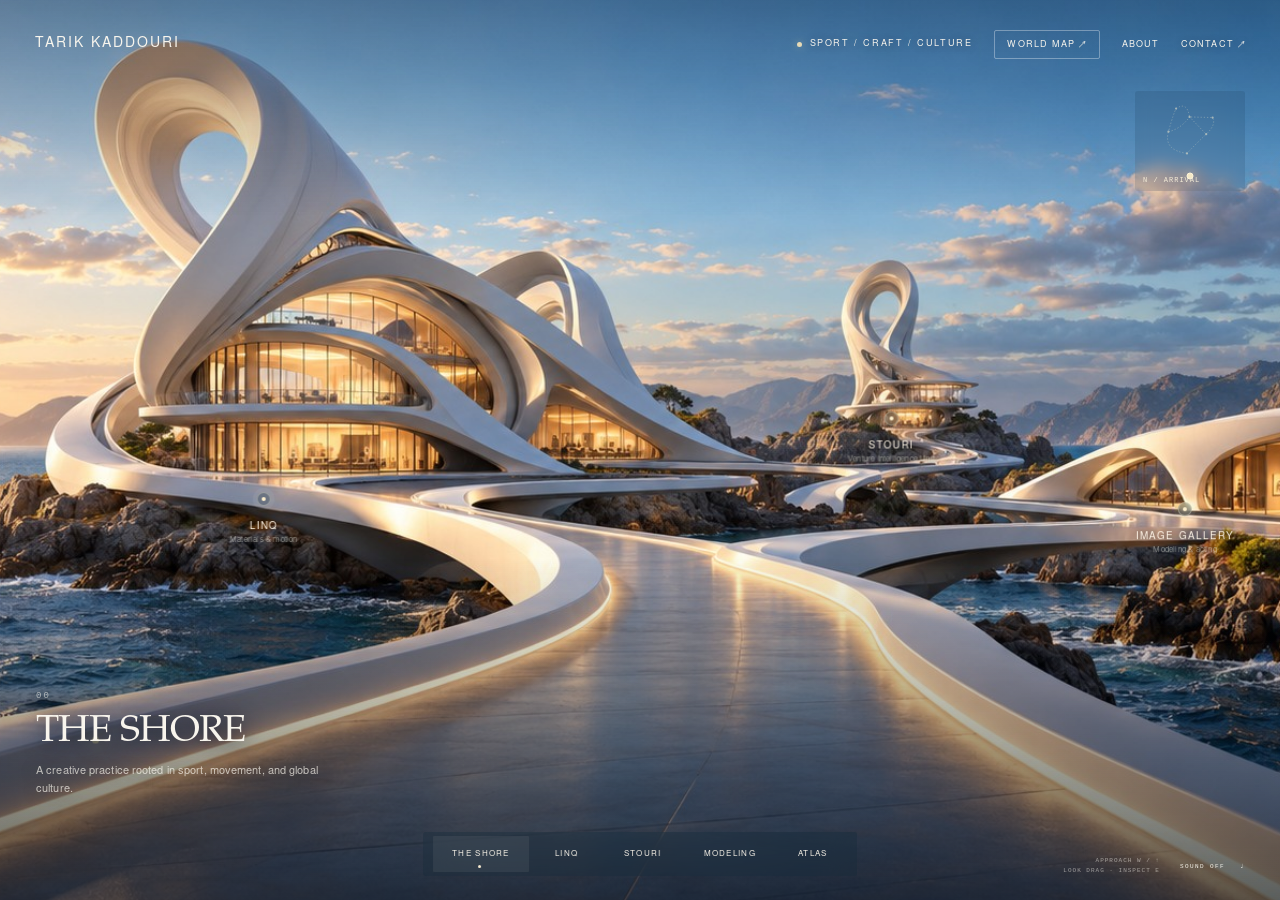
==== TK-Interactive-Prototype 6/index.html @ 06fb16f6 "Add files via upload" ====
<!doctype html>
<html lang="en">
<head>
<meta charset="utf-8"><meta name="viewport" content="width=device-width,initial-scale=1">
<title>Tarik Kaddouri — Worlds</title>
<meta name="description" content="The creative worlds of Tarik Kaddouri. LINQ, STOURI, modeling and an evolving archive.">
<style>
/* All interface styles are scoped to #tk-universe for Squarespace. */
#tk-universe{--ink:#242725;--paper:#f0efea;--line:rgba(47,51,46,.24);--glass:rgba(246,245,240,.76);font:14px/1.4 Arial,Helvetica,sans-serif;color:var(--ink);position:fixed;inset:0;overflow:hidden;background:var(--paper);z-index:10000;isolation:isolate;text-align:left;color-scheme:light}
#tk-universe *,#tk-universe *::before,#tk-universe *::after{box-sizing:border-box}
#tk-universe button,#tk-universe a{font:inherit;color:inherit;-webkit-tap-highlight-color:transparent}
#tk-universe button{border:0;background:none;padding:0;cursor:pointer;text-transform:none;letter-spacing:normal}
#tk-universe button:focus-visible,#tk-universe a:focus-visible,#tk-universe [tabindex]:focus-visible{outline:2px solid #6c776a;outline-offset:5px}
#tk-universe a{text-decoration:none}
#tk-universe img{display:block;width:100%;height:100%;object-fit:cover}
#tk-universe h1,#tk-universe h2,#tk-universe h3,#tk-universe p{margin:0;color:inherit}
#tk-universe .tk-header{position:absolute;inset:0 0 auto;z-index:20;display:flex;align-items:center;justify-content:space-between;padding:28px 34px;pointer-events:none}
#tk-universe .tk-header>*{pointer-events:auto}
#tk-universe .tk-brand{font-size:20px;font-weight:700;letter-spacing:-1px;line-height:1}
#tk-universe .tk-topnav{display:flex;align-items:center;gap:26px;font-size:10px;letter-spacing:1.6px}
#tk-universe .tk-topnav button{font-size:10px;letter-spacing:1.6px}
#tk-universe .tk-status{display:flex;align-items:center;gap:8px}
#tk-universe .tk-dot{display:inline-block;width:5px;height:5px;border-radius:50%;background:#7a836e}
#tk-universe .tk-stage{position:absolute;inset:0;touch-action:none;cursor:grab;background:radial-gradient(ellipse at 67% 65%,#d6d8cf44,transparent 48%),radial-gradient(ellipse at 16% 23%,#f6eee5aa,transparent 50%),linear-gradient(165deg,#eeede7,#f8f6ee 57%,#e6e7df);transition:background 1s}
#tk-universe .tk-stage::after{content:'';position:absolute;inset:0;pointer-events:none;opacity:.13;background-image:url("data:image/svg+xml,%3Csvg viewBox='0 0 180 180' xmlns='http://www.w3.org/2000/svg'%3E%3Cfilter id='n'%3E%3CfeTurbulence type='fractalNoise' baseFrequency='.85' numOctaves='3' stitchTiles='stitch'/%3E%3C/filter%3E%3Crect width='100%25' height='100%25' opacity='.21' filter='url(%23n)'/%3E%3C/svg%3E")}
#tk-universe.tk-process .tk-stage{background:radial-gradient(ellipse at 50% 50%,#e3ebe0,#dfe5dc 55%,#f1eee5)}
#tk-universe .tk-map{position:absolute;inset:0;pointer-events:none;z-index:2;opacity:0;transition:opacity .7s}
#tk-universe.tk-process .tk-map{opacity:1}
#tk-universe .tk-map svg{width:100%;height:100%;position:absolute}
#tk-universe .tk-map button{position:absolute;pointer-events:auto;font:9px 'Courier New',monospace;letter-spacing:1px;padding:12px;background:#f9f8f199;border:1px solid #8b958350;border-radius:3px;text-align:left}
#tk-universe .tk-map button:nth-of-type(1){left:18%;top:22%}#tk-universe .tk-map button:nth-of-type(2){left:65%;top:25%}#tk-universe .tk-map button:nth-of-type(3){left:38%;top:77%}
#tk-universe .tk-stage:active{cursor:grabbing}
#tk-universe .tk-stage canvas{width:100%;height:100%;display:block;opacity:0;transition:opacity 1.1s}
#tk-universe .tk-stage.ready canvas{opacity:1}
#tk-universe .tk-floor{position:absolute;left:13%;right:13%;bottom:15%;height:13%;background:radial-gradient(ellipse,rgba(50,54,46,.23),transparent 66%);filter:blur(20px);pointer-events:none;transform:rotate(-7deg)}
#tk-universe .tk-horizon{position:absolute;left:0;right:0;top:72%;border-top:1px solid rgba(40,50,40,.06);pointer-events:none}
#tk-universe .tk-intro{position:absolute;left:34px;top:116px;z-index:2;pointer-events:none;max-width:250px}
#tk-universe .tk-eyebrow{font:9px/1.6 'Courier New',monospace;letter-spacing:1.4px;text-transform:uppercase}
#tk-universe .tk-intro h1{font-size:27px;font-weight:400;letter-spacing:-1px;line-height:1.05;margin-top:12px}
#tk-universe .tk-intro p{max-width:180px;font-size:11px;line-height:1.6;margin-top:17px;color:#73766e}
#tk-universe .tk-portals{position:absolute;inset:0;pointer-events:none;z-index:3}
#tk-universe .tk-portal{position:absolute;pointer-events:auto;display:flex;flex-direction:column;align-items:center;gap:8px;font-size:10px!important;letter-spacing:2px!important;padding:15px!important;transition:transform .3s}
#tk-universe .tk-portal::after{content:'';position:absolute;inset:0;border:1px solid rgba(255,255,255,.8);border-radius:50%;transform:scale(.45);opacity:0;transition:.4s}
#tk-universe .tk-portal:hover::after,#tk-universe .tk-portal:focus-visible::after{transform:scale(1.3);opacity:1}
#tk-universe .tk-portal::before{content:'';width:5px;height:5px;border-radius:50%;background:var(--ink);order:2}
#tk-universe .tk-portal[data-world="linq"]{top:23%;left:42%}
#tk-universe .tk-portal[data-world="stouri"]{top:48%;left:68%}
#tk-universe .tk-portal[data-world="modeling"]{top:70%;left:47%}
#tk-universe .tk-window{position:absolute;width:420px;left:8%;top:29%;z-index:10;border:1px solid var(--line);border-radius:5px;background:var(--glass);backdrop-filter:blur(24px);-webkit-backdrop-filter:blur(24px);box-shadow:0 18px 65px -28px rgba(26,31,23,.3),inset 0 1px 0 #ffffffcf;overflow:hidden;min-width:280px;min-height:200px;transition:box-shadow .2s;animation:tk-open .45s cubic-bezier(.2,.7,.2,1)}
@keyframes tk-open{from{opacity:0;transform:translateY(18px) scale(.96)}to{opacity:1;transform:none}}
#tk-universe .tk-window[hidden]{display:none!important}
#tk-universe .tk-window[data-world="stouri"]{width:300px;left:50%;right:auto;top:15%}
#tk-universe .tk-window[data-world="stouri"] .tk-photo{height:170px}
#tk-universe .tk-window[data-world="modeling"]{width:305px;left:auto;right:4%;top:32%}
#tk-universe .tk-window[data-world="modeling"] .tk-photo{height:310px}
#tk-universe .tk-window[data-world="archive"]{width:560px;left:26%;top:16%}
#tk-universe .tk-window[data-world="about"]{width:480px;left:32%;top:17%}
#tk-universe .tk-window[data-world="stouri"]{width:370px;top:14%;left:46%}
#tk-universe .tk-window[data-world="stouri"] .tk-window-body{max-height:570px;overflow:auto}
#tk-universe .tk-window[data-world="modeling"]{width:330px;right:3%;top:29%}
#tk-universe .tk-window[data-world="archive"]{width:760px;left:20%;top:13%}
#tk-universe .tk-window[data-world="project"]{width:650px;left:24%;top:12%}
#tk-universe .tk-window[data-world="project"] .tk-window-body{max-height:calc(100dvh - 240px);overflow:auto}
#tk-universe .tk-window[data-world="notes"]{width:360px;left:20%;top:25%}
#tk-universe .tk-window.tk-expanded{inset:90px 7% 110px!important;width:auto!important;height:auto!important;max-height:none!important;transform:none!important;display:flex;flex-direction:column}
#tk-universe .tk-window.tk-expanded .tk-window-body{flex:1;overflow:auto}
#tk-universe .tk-window.tk-expanded .tk-photo{height:calc(100% - 104px);min-height:250px;max-height:none}
#tk-universe .tk-window.tk-expanded .tk-photo img{object-fit:contain}
#tk-universe .tk-titlebar{height:39px;display:flex;justify-content:space-between;align-items:center;padding:0 14px;border-bottom:1px solid var(--line);cursor:grab;touch-action:none;user-select:none}
#tk-universe .tk-titlebar:active{cursor:grabbing}
#tk-universe .tk-title{font:10px 'Courier New',monospace;letter-spacing:1.6px}
#tk-universe .tk-controls{display:flex;gap:8px}
#tk-universe .tk-controls button{display:grid;place-items:center;width:24px;height:24px;font-size:17px;line-height:1;border-radius:3px}
#tk-universe .tk-controls button:hover{background:#ffffff99}
#tk-universe .tk-photo{height:260px;position:relative;background:#e2e1dc;overflow:hidden;touch-action:pan-y}
#tk-universe .tk-photo img{transition:opacity .22s;cursor:zoom-in}
#tk-universe .tk-photo .tk-next{position:absolute;top:calc(50% - 17px);right:12px}
#tk-universe .tk-photo .tk-prev{position:absolute;top:calc(50% - 17px);left:12px}
#tk-universe .tk-round{width:34px;height:34px;border-radius:50%;border:1px solid #fff8;background:#f4f3eb99;backdrop-filter:blur(8px);font-size:21px;display:grid;place-items:center}
#tk-universe .tk-round:hover{background:#fff}
#tk-universe .tk-caption{display:flex;justify-content:space-between;align-items:flex-start;gap:15px;padding:14px 15px 9px}
#tk-universe .tk-caption h2{font-size:15px;letter-spacing:-.3px;line-height:1.2;font-weight:400}
#tk-universe .tk-caption p{font-size:10px;margin-top:5px;color:#71756b}
#tk-universe .tk-count{font:9px 'Courier New',monospace;white-space:nowrap;padding-top:3px}
#tk-universe .tk-thumbs{display:flex;gap:5px;padding:0 15px 12px;align-items:center}
#tk-universe .tk-thumb{width:34px;height:26px;opacity:.5;border:1px solid transparent}
#tk-universe .tk-thumb[aria-pressed="true"]{opacity:1;border-color:var(--ink)}
#tk-universe .tk-thumb:hover{opacity:1}
#tk-universe .tk-film-link{margin-left:auto;font:9px 'Courier New',monospace!important;letter-spacing:.7px;text-transform:uppercase;padding:6px 0}
#tk-universe .tk-film-link[hidden]{display:none}
#tk-universe .tk-window-note{font:9px 'Courier New',monospace;padding:0 15px 12px;color:#797c72}
#tk-universe .tk-dock{z-index:30;position:absolute;bottom:31px;left:50%;transform:translateX(-50%);display:flex;gap:4px;padding:7px;background:rgba(248,247,241,.7);border:1px solid rgba(255,255,255,.8);border-radius:30px;backdrop-filter:blur(24px);box-shadow:0 5px 25px #343c2910;max-width:calc(100% - 30px)}
#tk-universe .tk-dock button{position:relative;min-width:74px;padding:12px 15px 15px;font-size:9px;letter-spacing:1.1px;border-radius:22px;transition:background .2s,transform .2s;white-space:nowrap}
#tk-universe .tk-dock button:hover{background:#ffffffa6;transform:translateY(-3px)}
#tk-universe .tk-dock button[aria-pressed="true"]::after{content:'';position:absolute;bottom:6px;left:calc(50% - 2px);width:4px;height:4px;border-radius:50%;background:var(--ink)}
#tk-universe .tk-bottom{position:absolute;bottom:45px;left:34px;right:34px;display:flex;justify-content:space-between;align-items:center;pointer-events:none;z-index:29;font:9px 'Courier New',monospace;letter-spacing:1px}
#tk-universe .tk-bottom>*{pointer-events:auto}
#tk-universe .tk-sound{font:9px 'Courier New',monospace;letter-spacing:1px}
#tk-universe .tk-sound span{margin-left:10px}
#tk-universe .tk-about{display:grid;grid-template-columns:45% 55%;min-height:340px}
#tk-universe .tk-about img{object-position:center top}
#tk-universe .tk-bio{padding:25px 22px;display:flex;flex-direction:column;gap:18px}
#tk-universe .tk-bio h2{font-size:29px;font-weight:400;line-height:1.05;letter-spacing:-1px}
#tk-universe .tk-bio p{font-size:11px;line-height:1.7}
#tk-universe .tk-bio a{border-bottom:1px solid var(--line);align-self:flex-start;font:10px 'Courier New',monospace}
#tk-universe .tk-modeling{min-height:300px;display:flex;flex-direction:column;justify-content:space-between;padding:27px;background:linear-gradient(145deg,#e8e7e1,#f8f7f1)}
#tk-universe .tk-modeling h2{font-size:42px;font-weight:400;letter-spacing:-2px;line-height:1}
#tk-universe .tk-modeling p{max-width:220px;font-size:11px;line-height:1.7;color:#656a5e}
#tk-universe .tk-archive{display:grid;grid-template-columns:repeat(3,1fr);gap:1px;background:var(--line);max-height:480px;overflow:auto}
#tk-universe .tk-archive button{background:#f0efe8;text-align:left;overflow:hidden}
#tk-universe .tk-archive img{height:120px;transition:transform .4s}
#tk-universe .tk-archive button:hover img{transform:scale(1.05)}
#tk-universe .tk-archive span{display:block;padding:11px;font-size:10px;line-height:1.4}
#tk-universe .tk-lightbox{position:absolute;inset:0;z-index:100;background:rgba(238,237,230,.96);backdrop-filter:blur(30px);display:grid;grid-template-rows:70px 1fr 70px;padding:0 30px}
#tk-universe .tk-lightbox[hidden]{display:none}
#tk-universe .tk-lightbox header{display:flex;justify-content:space-between;align-items:center;font:10px 'Courier New',monospace;letter-spacing:1px}
#tk-universe .tk-lightbox img{object-fit:contain;min-height:0}
#tk-universe .tk-lightbox footer{display:flex;justify-content:center;gap:25px;align-items:center}
#tk-universe .tk-lightbox button{padding:10px;font-size:15px}
#tk-universe .tk-toast{position:absolute;bottom:104px;left:50%;transform:translateX(-50%);z-index:50;padding:9px 16px;background:#f8f7f0e6;border:1px solid var(--line);border-radius:20px;font:10px 'Courier New',monospace;transition:opacity .3s;pointer-events:none;white-space:nowrap}
#tk-universe .tk-toast:empty{opacity:0}
#tk-universe .tk-fallback{position:absolute;inset:20% 20% 15%;border:40px solid #cbcec5;border-radius:45% 55% 35% 60%;transform:rotate(-25deg);box-shadow:inset 10px 10px 25px #fff,12px 20px 40px #5a665334;display:none;pointer-events:none}
#tk-universe .tk-stage.no-gl .tk-fallback{display:block}
#tk-universe [hidden]{display:none!important}
#tk-universe .tk-unit-tabs,#tk-universe .tk-talent-tabs{display:flex;gap:22px;border-bottom:1px solid var(--line);padding:14px 20px 0;background:#f5f4ed55}
#tk-universe .tk-unit-tabs button,#tk-universe .tk-talent-tabs button{font:9px 'Courier New',monospace;letter-spacing:1px;padding-bottom:12px;border-bottom:1px solid transparent}
#tk-universe .tk-unit-tabs button[aria-selected="true"],#tk-universe .tk-talent-tabs button[aria-selected="true"]{border-color:var(--ink)}
#tk-universe .tk-unit-pane{padding:24px 23px}
#tk-universe .tk-unit-pane h2{font-size:35px;font-weight:500;line-height:.97;letter-spacing:-1.5px;margin:13px 0 20px}
#tk-universe .tk-unit-pane p{font-size:12px;line-height:1.7;margin-bottom:17px}
#tk-universe .tk-unit-pane .tk-unit-scope{font:9px/1.8 'Courier New',monospace;color:#7b6454;letter-spacing:1px;border-top:1px solid var(--line);padding-top:15px;margin-top:22px}
#tk-universe .tk-unit-outputs{padding:0;margin:16px 0 0;list-style:none;font-size:12px;line-height:1.8}
#tk-universe .tk-unit-outputs li{border-top:1px solid #3332;padding:6px 0;display:flex;gap:13px}
#tk-universe .tk-unit-outputs li span{font:9px 'Courier New',monospace;padding-top:5px;color:#888}
#tk-universe .tk-method-step{display:block;width:100%;text-align:left;padding:15px 0;border-top:1px solid var(--line);font-size:19px;letter-spacing:-.5px}
#tk-universe .tk-method-step[aria-pressed="true"]{color:#9a4f3b}
#tk-universe .tk-method-detail{padding:18px;background:#fff6;border:1px solid var(--line);margin:6px 0 20px}
#tk-universe .tk-method-detail p{font-size:12px;margin:10px 0 0}
#tk-universe .tk-unit-work{display:flex;flex-direction:column}
#tk-universe .tk-unit-work button{text-align:left;padding:16px 0;border-top:1px solid var(--line);font-size:14px;display:flex;justify-content:space-between;align-items:center}
#tk-universe .tk-unit-work button small{display:block;font:9px 'Courier New',monospace;color:#85867c;margin-top:5px}
#tk-universe .tk-talent-links{display:flex;flex-wrap:wrap;gap:14px;padding:14px 15px;border-top:1px solid var(--line);font:9px 'Courier New',monospace}
#tk-universe .tk-talent-reel{padding:18px}
#tk-universe .tk-talent-reel iframe{border:0;width:100%;aspect-ratio:16/9;background:#242725}
#tk-universe .tk-talent-reel p{font-size:11px;line-height:1.6;margin:15px 0}
#tk-universe .tk-talent-reel a{font:9px 'Courier New',monospace;border-bottom:1px solid var(--line)}
#tk-universe .tk-credits{max-height:390px;overflow:auto;padding:5px 18px 18px}
#tk-universe .tk-credit{padding:13px 0;border-bottom:1px solid var(--line);display:block;width:100%;text-align:left;font-size:12px}
#tk-universe .tk-credit small{display:block;font:9px 'Courier New',monospace;color:#72776c;margin-top:4px}
#tk-universe .tk-index-head{padding:22px 24px 18px;border-bottom:1px solid var(--line)}
#tk-universe .tk-index-head h2{font-size:32px;font-weight:400;letter-spacing:-1px;margin:5px 0 18px}
#tk-universe .tk-index-toolbar{display:flex;gap:15px;align-items:center}
#tk-universe .tk-index-search{width:100%;min-width:0;border:0;border-bottom:1px solid var(--line);padding:10px 0;background:none;border-radius:0;font:11px Arial;color:var(--ink)}
#tk-universe .tk-index-toolbar button{font:9px 'Courier New',monospace;white-space:nowrap}
#tk-universe .tk-filters{display:flex;gap:6px;flex-wrap:wrap;margin-top:17px}
#tk-universe .tk-filters button{font:9px 'Courier New',monospace;padding:7px 10px;border:1px solid transparent;border-radius:15px}
#tk-universe .tk-filters button[aria-pressed="true"]{border-color:var(--line);background:#fff8}
#tk-universe .tk-project-results{max-height:410px;overflow:auto;padding:0 24px 18px}
#tk-universe .tk-project-row{display:grid;grid-template-columns:28px 1fr 90px 38px;align-items:center;gap:10px;width:100%;padding:15px 0;text-align:left;border-bottom:1px solid var(--line)}
#tk-universe .tk-project-row>span{font-size:13px;letter-spacing:-.2px}
#tk-universe .tk-project-row>small{font:9px 'Courier New',monospace;color:#777d70}
#tk-universe .tk-project-row>span small{display:block;font:9px 'Courier New',monospace;color:#777d70;margin-top:4px;letter-spacing:0}
#tk-universe .tk-project-row:hover{color:#9a4f3b}
#tk-universe .tk-index-count{font:9px 'Courier New',monospace;padding:10px 24px;border-top:1px solid var(--line);color:#71766b}
#tk-universe .tk-project-results.tk-grid{display:grid;grid-template-columns:repeat(3,1fr);gap:14px;padding-top:18px}
#tk-universe .tk-grid .tk-project-row{display:block;padding:0 0 12px;border:1px solid var(--line);overflow:hidden;border-radius:3px}
#tk-universe .tk-grid .tk-project-row>small{display:none}
#tk-universe .tk-grid .tk-project-row>span{display:block;padding:10px}
#tk-universe .tk-project-cover{display:none}
#tk-universe .tk-grid .tk-project-cover{display:flex;width:100%;height:115px;align-items:center;justify-content:center;background:linear-gradient(130deg,#dfe2d7,#ebe8dc);font-size:30px;letter-spacing:-2px}
#tk-universe .tk-grid .tk-project-cover img{object-fit:cover}
#tk-universe .tk-case-hero{height:250px;background:#e1e3d9;overflow:hidden}
#tk-universe .tk-case-hero img{object-position:center}
#tk-universe .tk-case{padding:27px}
#tk-universe .tk-case h2{font-size:35px;font-weight:400;line-height:1.05;letter-spacing:-1px;margin:10px 0 15px}
#tk-universe .tk-case h3{font-size:22px;font-weight:400;letter-spacing:-.5px;margin:25px 0 13px}
#tk-universe .tk-case p{font-size:12px;line-height:1.8;margin-top:10px;max-width:510px}
#tk-universe .tk-case-role{font:9px/1.8 'Courier New',monospace;letter-spacing:.6px;border-top:1px solid var(--line);padding-top:14px}
#tk-universe .tk-case a{display:inline-block;font:9px 'Courier New',monospace;border-bottom:1px solid var(--line);margin-top:20px;padding-bottom:5px}
#tk-universe .tk-related{display:flex;flex-wrap:wrap;gap:7px;margin-top:25px;padding-top:16px;border-top:1px solid var(--line)}
#tk-universe .tk-related button{font:9px 'Courier New',monospace;border:1px solid var(--line);border-radius:20px;padding:8px 12px}
#tk-universe .tk-notes{padding:25px}
#tk-universe .tk-notes h2{font-size:32px;font-weight:400;line-height:1;margin:15px 0;letter-spacing:-1px}
#tk-universe .tk-notes p{font-size:12px;line-height:1.8;margin-bottom:20px}
#tk-universe .tk-notes button{font:10px 'Courier New',monospace;border-bottom:1px solid var(--line);padding:8px 0}
#tk-universe .tk-mark{position:absolute;left:34px;right:auto;bottom:100px;z-index:35;font:9px 'Courier New',monospace;letter-spacing:2px;padding:10px;border:1px solid #8c927a30;border-radius:50%;width:50px;height:50px}
#tk-universe .tk-mark[aria-pressed="true"]{background:#fafff099;border-color:#76806780}
/* Window art direction: portable exhibits, using a single catalogue system. */
#tk-universe .tk-window{border-radius:1px;background:#f5f3ebf2;backdrop-filter:blur(12px);box-shadow:1px 2px 0 #ffffffa0,0 14px 35px -22px #1e2b2266; border-color:#6b72664d}
#tk-universe .tk-titlebar{height:55px;padding:0 12px;display:grid;grid-template-columns:29px 1fr auto;gap:10px;border-bottom:1px solid #5a62543b;background:#f7f5ed}
#tk-universe .tk-window-id{font:10px 'Courier New',monospace;align-self:stretch;display:flex;align-items:center;border-right:1px solid var(--line);color:#737a6c}
#tk-universe .tk-title{font:700 11px/1.3 Arial,Helvetica,sans-serif;letter-spacing:.7px}
#tk-universe .tk-title small{display:block;font:8px/1.8 'Courier New',monospace;letter-spacing:1.2px;color:#838779}
#tk-universe .tk-controls{gap:2px}
#tk-universe .tk-controls button{font:15px Arial;width:24px;height:28px;border-radius:0;color:#525b4e}
#tk-universe .tk-controls button:hover{background:#e7e8de}
#tk-universe .tk-window[data-world="linq"]{border-top:3px solid #737f6c}
#tk-universe .tk-window[data-world="linq"] .tk-photo{margin:12px 12px 0; background:#e7e9e0}
#tk-universe .tk-window[data-world="linq"] .tk-photo::after{content:'';position:absolute;left:0;right:0;bottom:0;height:6px;pointer-events:none;background:repeating-linear-gradient(90deg,#f8f6eccc 0 1px,transparent 1px 10px)}
#tk-universe .tk-window[data-world="linq"] .tk-caption{padding:16px 18px 10px}
#tk-universe .tk-window[data-world="linq"] .tk-caption h2{font-size:20px;letter-spacing:-.7px}
#tk-universe .tk-window[data-world="linq"] .tk-thumbs{padding:0 18px 16px}
#tk-universe .tk-window[data-world="stouri"]{border-top:3px solid #a8422d; background:#f6f2e7f5}
#tk-universe .tk-window[data-world="stouri"] .tk-titlebar{background:#f6f2e7}
#tk-universe .tk-window[data-world="stouri"] .tk-window-id{color:#a8422d}
#tk-universe .tk-unit-pane h2{color:#2b2d27;font-size:39px;letter-spacing:-1.9px;line-height:.91}
#tk-universe .tk-unit-pane h2::after{content:'';width:27px;height:3px;background:#a8422d;display:block;margin-top:20px}
#tk-universe .tk-window[data-world="modeling"]{background:#eeece5;border:1px solid #373d35;border-top-width:3px}
#tk-universe .tk-window[data-world="modeling"] .tk-titlebar{background:#29302b;border-color:#29302b;color:#faf7ee}
#tk-universe .tk-window[data-world="modeling"] .tk-title small,#tk-universe .tk-window[data-world="modeling"] .tk-window-id,#tk-universe .tk-window[data-world="modeling"] .tk-controls button{color:#bec4b7}
#tk-universe .tk-window[data-world="modeling"] .tk-photo{margin:12px 12px 0;background:#242a24}
#tk-universe .tk-window[data-world="modeling"] .tk-caption h2{font-size:19px;letter-spacing:-.6px}
#tk-universe .tk-window[data-world="modeling"] .tk-caption{padding:15px 15px 12px}
#tk-universe .tk-talent-tabs{padding-left:15px;background:#dcded4}
#tk-universe .tk-talent-links{background:#e1e4d8;padding:13px 15px;font-size:8px;letter-spacing:.6px}
#tk-universe .tk-thumbs{overflow-x:auto;scrollbar-width:thin}
#tk-universe .tk-thumb{flex:0 0 34px;filter:saturate(.7)}
#tk-universe .tk-thumb[aria-pressed="true"]{filter:none}
#tk-universe .tk-window[data-world="archive"]{background:#f5f3ebfa;border-top:3px solid #373d35}
#tk-universe .tk-window[data-world="archive"] .tk-titlebar{background:#e6e6db}
#tk-universe .tk-project-row{border-bottom:1px solid #6e756525}
#tk-universe .tk-project-row:hover{background:#e7e9df88}
#tk-universe .tk-unit-work button:hover{color:#a8422d}
#tk-universe .tk-text-link{font:9px 'Courier New',monospace;border-bottom:1px solid var(--line);padding-bottom:5px}
#tk-universe .tk-unit-pane .tk-eyebrow{color:#8b4a37}
#tk-universe .tk-case-role{color:#77806f}
#tk-universe .tk-project-row>div.tk-project-cover{padding:0}
#tk-universe .tk-empty{padding:24px 0;font-size:12px}
@media(max-width:1000px){#tk-universe .tk-window[data-world="archive"],#tk-universe .tk-window[data-world="project"]{left:10%;width:80%}#tk-universe .tk-unit-pane{padding:20px}#tk-universe .tk-window[data-world="stouri"]{left:auto;right:4%;width:350px}}
@media(max-width:650px){#tk-universe .tk-intro h1{font-size:21px;letter-spacing:-1px}#tk-universe .tk-window[data-world="archive"],#tk-universe .tk-window[data-world="project"],#tk-universe .tk-window[data-world="stouri"],#tk-universe .tk-window[data-world="notes"]{width:calc(100% - 28px);left:14px;right:auto;top:20%}#tk-universe .tk-window[data-world="modeling"] .tk-photo{height:260px}#tk-universe .tk-window[data-world="modeling"]{width:calc(100% - 28px);left:14px;top:20%}#tk-universe .tk-window .tk-window-body{max-height:calc(100dvh - 260px)!important}#tk-universe .tk-project-row{grid-template-columns:24px 1fr 45px}#tk-universe .tk-project-row>small:nth-last-child(2){display:none}#tk-universe .tk-project-results.tk-grid{grid-template-columns:repeat(2,1fr)}#tk-universe .tk-index-head{padding:18px}#tk-universe .tk-project-results{padding:0 18px 15px}#tk-universe .tk-case{padding:20px}#tk-universe .tk-case h2{font-size:29px}#tk-universe .tk-case-hero{height:190px}#tk-universe .tk-mark{left:22px;right:auto;bottom:128px;width:40px;height:40px;font-size:8px}#tk-universe .tk-dock button{padding-left:7px;padding-right:7px;font-size:7px}#tk-universe .tk-portal[data-world="modeling"]{font-size:8px!important;letter-spacing:1px!important;left:10%}}
@media(max-width:1000px){#tk-universe .tk-bottom .tk-instructions{max-width:105px;line-height:1.8}#tk-universe .tk-window{width:350px;left:5%;top:30%}#tk-universe .tk-window[data-world="stouri"]{width:340px;right:4%;top:17%}#tk-universe .tk-photo{height:220px}#tk-universe .tk-intro h1{font-size:46px}#tk-universe .tk-dock button{min-width:60px;padding:12px 11px 15px}}
@media(max-width:650px){#tk-universe .tk-header{padding:22px}#tk-universe .tk-brand{font-size:17px}#tk-universe .tk-status{display:none}#tk-universe .tk-topnav{gap:15px}#tk-universe .tk-topnav button{font-size:8px}#tk-universe .tk-intro{left:23px;top:90px}#tk-universe .tk-intro h1{font-size:44px;letter-spacing:-3px}#tk-universe .tk-intro p{display:none}#tk-universe .tk-window,#tk-universe .tk-window[data-world]{width:calc(100% - 36px);left:18px;right:auto;top:28%;max-height:calc(100% - 190px)}#tk-universe .tk-window[data-world="archive"]{top:18%}#tk-universe .tk-window[data-world="about"]{top:20%}#tk-universe .tk-window-body{overflow:auto;max-height:calc(100dvh - 245px)}#tk-universe .tk-photo{height:220px}#tk-universe .tk-dock{bottom:24px;gap:0;padding:5px;width:calc(100% - 26px);justify-content:space-between}#tk-universe .tk-dock button{min-width:0;padding:12px 9px 15px;font-size:8px;letter-spacing:.4px}#tk-universe .tk-bottom{left:22px;right:22px;bottom:96px;font-size:8px}#tk-universe .tk-bottom .tk-instructions{max-width:none}#tk-universe .tk-portal[data-world="linq"]{left:60%;top:18%}#tk-universe .tk-portal[data-world="stouri"]{left:68%;top:36%}#tk-universe .tk-portal[data-world="modeling"]{left:20%;top:69%}#tk-universe .tk-window.tk-expanded{inset:70px 12px 125px!important}#tk-universe .tk-archive{grid-template-columns:repeat(2,1fr)}#tk-universe .tk-about{grid-template-columns:40% 60%}#tk-universe .tk-bio{padding:20px 15px}#tk-universe .tk-bio h2{font-size:25px}#tk-universe .tk-bio p{font-size:10px}#tk-universe .tk-toast{bottom:130px;font-size:9px;max-width:95%;white-space:normal;text-align:center}}
@media(prefers-reduced-motion:reduce){#tk-universe *,#tk-universe *::before,#tk-universe *::after{animation:none!important;transition:none!important}}

/* Full-world exploration layer. The photographic environments carry the frame. */
#tk-universe{--ink:#f8f5ed;--line:#f8f5ed40;background:#10212b}
#tk-universe .tk-viewport{position:absolute;inset:0;overflow:hidden;background:#10212b;touch-action:none;cursor:grab;outline:none}
#tk-universe .tk-viewport:active{cursor:grabbing}
#tk-universe .tk-environment{position:absolute;inset:-11%;will-change:transform;transform-origin:50% 62%}
#tk-universe .tk-world-image{position:absolute;inset:0;width:100%;height:100%;object-fit:cover;user-select:none;pointer-events:none}
#tk-universe .tk-scene-points{position:absolute;inset:0}
#tk-universe .tk-world-vignette{position:absolute;inset:0;pointer-events:none;background:linear-gradient(#05111c55 0%,transparent 24%,transparent 62%,#030b16a6 100%);z-index:1}
#tk-universe .tk-header{padding:30px 35px;text-shadow:0 1px 10px #00152050}
#tk-universe .tk-topnav{font-size:9px}
#tk-universe .tk-header .tk-brand{font-size:19px;letter-spacing:-.6px}
#tk-universe .tk-header .tk-dot{background:#e7dab6;box-shadow:0 0 9px #efdda17a}
#tk-universe .tk-header .tk-topnav button{font-size:9px}
#tk-universe .tk-header .tk-topnav .tk-map-toggle{border:1px solid #fff5;padding:8px 12px;border-radius:2px}
#tk-universe .tk-window{--ink:#242725;--line:rgba(47,51,46,.24);color:#242725;z-index:40}
#tk-universe .tk-lightbox{color:#242725}
#tk-universe .tk-window[data-world="linq"]{left:8%;top:19%}
#tk-universe .tk-window[data-world="stouri"]{left:49%;top:15%}
#tk-universe .tk-window[data-world="modeling"]{right:6%;top:17%}
#tk-universe .tk-dock{bottom:24px;padding:5px 8px;border:1px solid #c1d2d040;background:#12293094;box-shadow:0 10px 50px #02101840;backdrop-filter:blur(15px);border-radius:3px}
#tk-universe .tk-dock button{color:#f8f3e8;border-radius:1px;min-width:72px;font-size:8px;letter-spacing:1.3px;padding:13px 16px}
#tk-universe .tk-dock button:hover{background:#f8f3e818;transform:none}
#tk-universe .tk-dock button[aria-current="location"]{background:#f8f3e810}
#tk-universe .tk-dock button[aria-current="location"]::after{content:'';position:absolute;left:47%;bottom:4px;width:3px;height:3px;border-radius:50%;background:#f9ecd2}
#tk-universe .tk-world-point{position:absolute;left:var(--x);top:var(--y);transform:translate(-50%,-50%);display:flex;align-items:center;flex-direction:column;justify-content:center;gap:11px;pointer-events:auto;transition:filter .3s,opacity .3s;max-width:220px;min-width:50px;z-index:3;color:#fff6e8}
#tk-universe .tk-world-point>i{width:22px;height:22px;border:1px solid #fff8;border-radius:50%;background:#112d3460;box-shadow:0 0 0 6px #e0eadd0e,0 2px 14px #071a2d40;position:relative;backdrop-filter:blur(4px);transition:transform .3s,box-shadow .3s}
#tk-universe .tk-world-point>i::after{content:'';width:4px;height:4px;border-radius:50%;position:absolute;left:8px;top:8px;background:#fff1ce}
#tk-universe .tk-world-point>span{font:10px/1.5 'Courier New',monospace;letter-spacing:1px;text-shadow:0 2px 16px #061528;white-space:nowrap;text-align:center;padding:6px 12px;background:#10242e59;border:1px solid #f4f2d720;backdrop-filter:blur(8px)}
#tk-universe .tk-world-point small{display:block;font-size:8px;letter-spacing:.4px;color:#e4e5daaa;margin-top:2px}
#tk-universe .tk-world-point:hover>i{transform:scale(1.3);box-shadow:0 0 0 10px #f3edd31a,0 0 30px #fff4b840}
#tk-universe .tk-world-point:hover{filter:brightness(1.12)}
#tk-universe .tk-world-point img{object-fit:cover}
#tk-universe .tk-specimen{width:125px;gap:8px}
#tk-universe .tk-specimen img{height:84px;object-fit:cover;border:1px solid #f1f0d6a0;box-shadow:0 10px 20px #00162d44}
#tk-universe .tk-specimen>i,#tk-universe .tk-portrait>i{display:none}
#tk-universe .tk-specimen>span{font-size:8px;padding:4px 9px}
#tk-universe .tk-glass{width:180px;background:#05243b10;border:1px solid #fcf5dc66;padding:10px 10px 8px;backdrop-filter:blur(2px);box-shadow:0 10px 35px #06182925;gap:8px}
#tk-universe .tk-glass img{height:90px;object-fit:cover;opacity:.9}
#tk-universe .tk-glass>span{font-size:9px;white-space:normal;background:none;border:0;backdrop-filter:none;padding:0}
#tk-universe .tk-glass>i{width:15px;height:15px;border-radius:0;transform:rotate(45deg);background:transparent;box-shadow:none}
#tk-universe .tk-glass>i::after{left:5px;top:5px;width:3px;height:3px}
#tk-universe .tk-portrait{width:132px;transform:translate(-50%,-50%) perspective(600px) rotateY(-20deg);gap:9px}
#tk-universe .tk-portrait img{height:205px;object-fit:cover;filter:grayscale(1);border:5px solid #171b18;box-shadow:0 0 0 1px #d0b78988,0 0 22px #d0b78944}
#tk-universe .tk-portrait>span{font-size:8px;white-space:normal;max-width:155px;background:#0b181f90}
#tk-universe .tk-screen{padding:18px 35px;background:#081a27b0;border:1px solid #e7e3c540;backdrop-filter:blur(12px);min-width:250px}
#tk-universe .tk-screen>i{width:42px;height:42px;border-color:#e5dec8}
#tk-universe .tk-screen>i::after{border-left:9px solid #eee5d2;border-top:6px solid transparent;border-bottom:6px solid transparent;background:none;border-radius:0;left:16px;top:13px;width:0;height:0}
#tk-universe .tk-screen>span{background:none;border:0}
#tk-universe .tk-secret{min-width:20px;max-width:20px;opacity:.55}
#tk-universe .tk-secret>span{display:none}
#tk-universe .tk-secret>i{width:7px;height:7px;background:#fff3a4;border:0;box-shadow:0 0 17px 4px #fff5ab88}
#tk-universe .tk-secret>i::after{display:none}
#tk-universe .tk-small>span{font-size:9px}
#tk-universe .tk-location{position:absolute;left:36px;bottom:100px;z-index:10;pointer-events:none;text-shadow:0 2px 20px #001025}
#tk-universe .tk-location-number{font:9px 'Courier New',monospace;letter-spacing:2px;opacity:.6;display:block;margin-bottom:12px}
#tk-universe .tk-location-title{font:400 26px/1.1 Arial,Helvetica,sans-serif;letter-spacing:-.6px;margin:0}
#tk-universe .tk-location-subtitle{font:10px/1.6 Arial,Helvetica,sans-serif;letter-spacing:.2px;margin-top:10px;opacity:.7;max-width:300px}
#tk-universe .tk-world-controls{position:absolute;right:35px;bottom:24px;z-index:31;display:flex;align-items:center;gap:20px;font:8px/1.7 'Courier New',monospace;letter-spacing:1px}
#tk-universe .tk-world-controls button{font:8px 'Courier New',monospace;letter-spacing:1px}
#tk-universe .tk-world-controls .tk-world-help{opacity:.55;max-width:105px;text-align:right}
#tk-universe .tk-return{position:absolute;left:35px;top:85px;z-index:12;font:9px 'Courier New',monospace;letter-spacing:1px;padding:10px 0}
#tk-universe .tk-minimap{position:absolute;right:35px;top:91px;z-index:10;width:140px;height:118px;border:1px solid #f3efd526;background:#0f243348;backdrop-filter:blur(12px);border-radius:2px;color:#f4ecd7}
#tk-universe .tk-minimap svg{position:absolute;inset:8px 8px 18px;width:124px;height:92px;opacity:.6}
#tk-universe .tk-mini-player{position:absolute;width:7px;height:7px;border:1px solid #fdf4d9;border-radius:50%;background:#f5e9c6;box-shadow:0 0 10px #f9eac566;transition:left .8s,top .8s;transform:translate(-50%,-50%)}
#tk-universe .tk-minimap button{position:absolute;inset:0;width:100%;height:100%}
#tk-universe .tk-compass{position:absolute;left:8px;bottom:7px;font:7px 'Courier New',monospace;letter-spacing:1px}
#tk-universe .tk-explored{position:absolute;right:35px;top:220px;z-index:10;font:8px 'Courier New',monospace;letter-spacing:1px;opacity:.65}
#tk-universe .tk-travel-curtain{position:absolute;inset:0;background:#06101c;opacity:0;pointer-events:none;z-index:90;display:grid;place-items:center;transition:opacity .5s}
#tk-universe .tk-travel-name{font:10px 'Courier New',monospace;letter-spacing:3px;color:#f5ecd6}
#tk-universe.tk-traveling .tk-travel-curtain{opacity:1;pointer-events:auto}
#tk-universe .tk-world-map{position:absolute;inset:0;z-index:85;background:#0a1d2be8;backdrop-filter:blur(25px);padding:35px;color:#efefdc}
#tk-universe .tk-world-map header{display:flex;justify-content:space-between;align-items:flex-start}
#tk-universe .tk-world-map h2{font-size:34px;font-weight:400;letter-spacing:-1px;margin:8px 0}
#tk-universe .tk-world-map header button{font:10px 'Courier New',monospace;padding:10px}
#tk-universe .tk-map-chart{position:absolute;inset:18% 12% 16%}
#tk-universe .tk-map-chart>svg{width:100%;height:100%;position:absolute;inset:0;opacity:.35}
#tk-universe .tk-map-location{position:absolute;transform:translate(-50%,-50%);display:flex;align-items:center;gap:15px;white-space:nowrap}
#tk-universe .tk-map-location>i{width:12px;height:12px;border-radius:50%;border:1px solid #b8c8c277;box-shadow:0 0 0 8px #d7e0ca06}
#tk-universe .tk-map-location.tk-visited>i{background:#b8c5b7}
#tk-universe .tk-map-location[aria-current="location"]>i{background:#efdab0;box-shadow:0 0 0 10px #efdab011,0 0 30px #ffe6a32b}
#tk-universe .tk-map-location>span{font:10px 'Courier New',monospace;text-align:left;letter-spacing:.8px}
#tk-universe .tk-map-location small{display:block;font-size:7px;opacity:.5;margin-top:7px;letter-spacing:1px}
#tk-universe .tk-map-progress{position:absolute;bottom:40px;left:35px;font:9px 'Courier New',monospace;letter-spacing:1px;opacity:.65}
#tk-universe .tk-motion-canvas{position:absolute;inset:0;width:100%;height:100%;pointer-events:none;z-index:3}
#tk-universe .tk-dpad{display:none;position:absolute;right:25px;bottom:100px;z-index:20;grid-template-columns:repeat(3,34px);grid-template-rows:repeat(2,34px);gap:4px}
#tk-universe .tk-dpad button{background:#11273370;border:1px solid #f1edda33;border-radius:3px;color:#f1edda;backdrop-filter:blur(10px)}
#tk-universe .tk-dpad [data-hold="w"]{grid-column:2}
#tk-universe .tk-dpad [data-hold="a"]{grid-column:1;grid-row:2}
#tk-universe .tk-dpad [data-hold="s"]{grid-column:2;grid-row:2}
#tk-universe .tk-dpad [data-hold="d"]{grid-column:3;grid-row:2}
#tk-universe .tk-toast{color:#eee9d9;background:#0e2535c7;border-color:#e9dfbf33;border-radius:2px;bottom:92px}
#tk-universe .tk-talent-acting{padding:16px 17px;max-height:460px;overflow:auto}
#tk-universe .tk-talent-acting iframe{border:0;width:100%;aspect-ratio:16/9;background:#1f2928}
#tk-universe .tk-talent-acting>a{font:9px 'Courier New',monospace;display:block;margin:12px 0 20px;text-decoration:underline}
#tk-universe .tk-talent-acting .tk-credits{padding:0;max-height:none;overflow:visible}
#tk-universe .tk-atlas-chapters{display:flex;flex-direction:column;gap:5px;margin-bottom:15px}
#tk-universe .tk-index-head h2{font-size:34px}
#tk-universe .tk-grid .tk-project-cover{height:155px}
#tk-universe .tk-grid .tk-project-row{background:#e6e9dc}
#tk-universe .tk-grid .tk-project-row>span{padding:13px 12px;font-size:14px;letter-spacing:-.4px}
#tk-universe .tk-grid .tk-project-row>span small{font-size:8px;line-height:1.5;letter-spacing:.3px}
#tk-universe .tk-project-row .tk-record-chapter{display:block;font:8px 'Courier New',monospace;text-transform:uppercase;margin-bottom:7px;color:#995e45}
@media(max-width:1000px){#tk-universe .tk-dock{bottom:20px}#tk-universe .tk-dock button{padding:11px;min-width:58px;font-size:7px}#tk-universe .tk-world-controls .tk-world-help{display:none}#tk-universe .tk-world-controls{bottom:80px;right:25px}#tk-universe .tk-minimap{width:105px;height:95px;right:25px}#tk-universe .tk-minimap svg{width:89px;height:70px}#tk-universe .tk-explored{right:25px;top:194px}#tk-universe .tk-world-point>span{font-size:8px}#tk-universe .tk-glass{width:150px}#tk-universe .tk-portrait{width:110px}#tk-universe .tk-portrait img{height:160px}}
@media(max-width:650px){#tk-universe .tk-header{padding:22px}#tk-universe .tk-header .tk-brand{font-size:16px}#tk-universe .tk-header .tk-topnav{gap:15px}#tk-universe .tk-header .tk-topnav .tk-map-toggle{padding:6px;font-size:8px}#tk-universe .tk-header .tk-topnav>a{display:none}#tk-universe .tk-environment{inset:-8% -45%}#tk-universe .tk-location{left:22px;bottom:106px;max-width:60%}#tk-universe .tk-location-title{font-size:19px}#tk-universe .tk-location-subtitle{font-size:9px;max-width:180px}#tk-universe .tk-location-number{font-size:8px;margin-bottom:8px}#tk-universe .tk-minimap{top:77px;width:87px;height:80px;right:22px}#tk-universe .tk-minimap svg{width:71px;height:56px}#tk-universe .tk-compass{font-size:6px}#tk-universe .tk-explored{right:22px;top:168px;font-size:6px}#tk-universe .tk-world-controls{bottom:78px;right:22px}#tk-universe .tk-world-controls button{font-size:7px}#tk-universe .tk-return{left:22px;top:70px;font-size:8px}#tk-universe .tk-dock{width:calc(100% - 38px);max-width:450px;bottom:20px;gap:0;justify-content:space-between}#tk-universe .tk-dock button{min-width:0;padding:11px 10px;font-size:7px;letter-spacing:.5px}#tk-universe .tk-world-point>span{font-size:7px;white-space:normal;max-width:100px;padding:5px 7px}#tk-universe .tk-world-point small{font-size:6px}#tk-universe .tk-specimen{width:90px}#tk-universe .tk-specimen img{height:60px}#tk-universe .tk-glass{width:125px}#tk-universe .tk-glass img{height:65px}#tk-universe .tk-portrait{width:90px}#tk-universe .tk-portrait img{height:135px}#tk-universe .tk-dpad{display:grid;right:20px;bottom:130px}#tk-universe .tk-map-chart{inset:25% 8% 15%}#tk-universe .tk-map-location>span{font-size:7px;max-width:90px;white-space:normal}#tk-universe .tk-map-location{gap:8px}#tk-universe .tk-map-location small{font-size:6px}#tk-universe .tk-map-progress{left:22px;font-size:7px}#tk-universe .tk-world-map{padding:22px}#tk-universe .tk-window[data-world="linq"],#tk-universe .tk-window[data-world="stouri"],#tk-universe .tk-window[data-world="modeling"]{left:14px;right:auto;top:18%;width:calc(100% - 28px)}}

#tk-universe{--tk-contours:url("[data-uri]")}
/* A private travel document for a multidisciplinary practice.
   Fine linework, paper, folios, and an optional second ink layer. */
#tk-universe .tk-environment{inset:0!important;transform:none!important;overflow:hidden}
#tk-universe .tk-world-image{transform:scale(1.2)}
#tk-universe .tk-depth-canvas{position:absolute;inset:0;width:100%;height:100%;pointer-events:none}
#tk-universe .tk-scene-blend{position:absolute;inset:0;width:100%;height:100%;object-fit:fill;opacity:0;transition:opacity .65s;pointer-events:none;z-index:3}
#tk-universe .tk-spatial-viewport{position:absolute;inset:0;perspective-origin:50% 50%;pointer-events:none;z-index:2;overflow:hidden}
#tk-universe .tk-spatial-camera{position:absolute;left:50%;top:50%;width:0;height:0;transform-style:preserve-3d;will-change:transform}
#tk-universe .tk-scene-points{position:absolute;inset:auto;left:0;top:0;width:0;height:0;transform-style:preserve-3d}
#tk-universe .tk-point-anchor{position:absolute;left:0;top:0;transform-style:preserve-3d;backface-visibility:hidden}
#tk-universe .tk-world-point{left:0;top:0;transform:translate(-50%,-50%)!important;pointer-events:auto;transform-style:preserve-3d;backface-visibility:hidden}
#tk-universe .tk-atmosphere{position:absolute;inset:0;width:100%;height:100%;pointer-events:none;z-index:4}
#tk-universe .tk-window{--ink:#233c4b;--line:#536e7629;color:#233c4b;background:#eeeee1f7!important;border:1px solid #c4ccbd!important;border-radius:5px 9px 9px 5px!important;box-shadow:0 28px 80px -26px #04182166,inset 0 0 0 5px #fff4;backdrop-filter:blur(16px);overflow:hidden}
#tk-universe .tk-window::before{content:'';position:absolute;inset:0;pointer-events:none;background-image:var(--tk-contours);background-size:680px 510px;opacity:.18;z-index:0;transition:opacity .7s,filter .7s}
#tk-universe .tk-window>*{position:relative}
#tk-universe .tk-window::after{content:'';position:absolute;inset:0;border-radius:inherit;pointer-events:none;box-shadow:inset 0 1px 0 #fff9,inset 1px 0 0 #fff5}
#tk-universe .tk-titlebar{height:45px!important;background:#f6f5e9b3!important;border-bottom:1px solid #71848230!important;padding:0 20px!important;grid-template-columns:31px 1fr auto;gap:12px;color:#274454!important}
#tk-universe .tk-title{font:500 9px/1.4 Arial,Helvetica,sans-serif;letter-spacing:1.2px}
#tk-universe .tk-title small{font:6px/1.7 'Courier New',monospace;letter-spacing:1.5px;color:#6a7f80!important}
#tk-universe .tk-window-id{font:8px 'Courier New',monospace;color:#50727c!important;border-right:1px solid #8a99902b}
#tk-universe .tk-controls{gap:4px}
#tk-universe .tk-controls button{width:22px;height:24px;color:#42606a!important;font-size:12px}
#tk-universe .tk-controls button:hover{background:#abc4bf20!important}
#tk-universe .tk-controls button[data-reveal]{font-size:17px;color:#426f83!important}
#tk-universe .tk-controls button[data-reveal][aria-pressed="true"]{color:#6860a4!important}
#tk-universe .tk-ink-reveal .tk-window::before{opacity:.7;filter:hue-rotate(45deg) saturate(1.4)}
#tk-universe .tk-window[data-world="project"],#tk-universe .tk-window[data-world="athletes"],#tk-universe .tk-window[data-world="modeling"]{width:740px;left:calc(50% - 370px);right:auto;top:14%}
#tk-universe .tk-window[data-world="about"]{width:650px;left:calc(50% - 325px);top:20%}
#tk-universe .tk-window[data-world="skills"]{width:660px;left:calc(50% - 330px);top:16%}
#tk-universe .tk-window[data-world="atelier"]{width:500px;left:calc(50% - 250px);top:12%}
#tk-universe .tk-window .tk-window-body{max-height:calc(100dvh - 230px);overflow:auto;background:transparent!important}
#tk-universe .tk-passport-spread{display:grid;grid-template-columns:1fr 1fr;position:relative;min-height:390px;background:linear-gradient(90deg,transparent 48.8%,#425e6521 49.8%,#faf9ed70 50.3%,transparent 52%)}
#tk-universe .tk-passport-visual{padding:22px 25px 18px;position:relative;display:flex;flex-direction:column;justify-content:space-between;min-height:390px;border-right:1px solid #566e6e12}
#tk-universe .tk-passport-visual>.tk-eyebrow{font-size:7px;letter-spacing:1.5px;margin-bottom:20px;color:#627d80}
#tk-universe .tk-passport-visual>img{width:100%;height:310px;object-fit:contain;filter:saturate(.8);mix-blend-mode:multiply}
#tk-universe .tk-folio-line{display:flex;justify-content:space-between;gap:10px;font:6px/1.5 'Courier New',monospace;letter-spacing:1px;color:#5e7a7d;margin-top:20px;border-top:1px solid #6a8c851f;padding-top:10px}
#tk-universe .tk-passport-copy{padding:24px 28px 20px;position:relative;min-width:0}
#tk-universe .tk-passport-copy>.tk-eyebrow{font-size:6px;letter-spacing:1.6px;color:#6e8789}
#tk-universe .tk-passport-copy h2{font-size:28px;font-weight:400;letter-spacing:-.9px;line-height:1.02;margin:20px 0 24px}
#tk-universe .tk-passport-label{font:6px 'Courier New',monospace;letter-spacing:1.8px;color:#738b87;margin:18px 0 7px}
#tk-universe .tk-passport-copy h3{font-size:15px;line-height:1.3;font-weight:400;letter-spacing:-.2px;margin:22px 0 12px}
#tk-universe .tk-passport-copy p{font:10px/1.8 Arial,Helvetica,sans-serif;margin:10px 0 0}
#tk-universe .tk-passport-copy .tk-passport-role{font:8px/1.8 'Courier New',monospace;letter-spacing:.2px}
#tk-universe .tk-passport-copy a,#tk-universe .tk-passport-link{display:inline-block;font:7px 'Courier New',monospace;border-bottom:1px solid #67817c4d;padding:5px 0;margin-top:20px;letter-spacing:1px}
#tk-universe .tk-entry-stamp{width:102px;height:45px;border:1px solid #7f4e493f;border-radius:45%;transform:rotate(-8deg);display:flex;align-items:center;justify-content:center;flex-direction:column;font:6px 'Courier New',monospace;letter-spacing:1.2px;color:#955d54b3;margin-top:25px}
#tk-universe .tk-entry-stamp span{font-size:6px;margin-top:5px}
#tk-universe .tk-passport-related{padding:14px 25px;margin:0;border-color:#5c7b7133;gap:8px;align-items:center}
#tk-universe .tk-passport-related>.tk-eyebrow{font-size:6px;letter-spacing:1.2px;width:auto}
#tk-universe .tk-passport-related button{font-size:7px;border:0;border-bottom:1px solid #52736e2b;border-radius:0;padding:5px}
#tk-universe .tk-project-type-art{display:flex;flex:1;align-items:center;justify-content:center;flex-direction:column;min-height:250px;background:linear-gradient(150deg,#bed0c52b,#bfc4d92b);position:relative}
#tk-universe .tk-project-type-art span{font:400 70px/1 Arial;letter-spacing:-4px;color:#345966}
#tk-universe .tk-project-type-art small{font:6px 'Courier New',monospace;letter-spacing:2px;margin-top:20px}
#tk-universe .tk-talent-tabs,#tk-universe .tk-unit-tabs{background:transparent!important;gap:22px;border-color:#66847b26;padding:14px 22px 0}
#tk-universe .tk-talent-tabs button,#tk-universe .tk-unit-tabs button{font-size:7px;letter-spacing:1.4px;color:#69827e}
#tk-universe .tk-talent-tabs button[aria-selected="true"],#tk-universe .tk-unit-tabs button[aria-selected="true"]{color:#264958;border-color:#264958}
#tk-universe .tk-window[data-world="modeling"] [data-talent-pane="portfolio"]{display:grid;grid-template-columns:1.1fr 1fr;background:linear-gradient(90deg,transparent 50%,#647d6e12 52%,transparent 54%)}
#tk-universe .tk-window[data-world="modeling"] .tk-photo{grid-column:1;grid-row:1 / span 2;height:365px;margin:24px 10px 24px 25px;background:transparent}
#tk-universe .tk-window[data-world="modeling"] .tk-photo img{object-fit:contain;filter:grayscale(1);mix-blend-mode:multiply}
#tk-universe .tk-window[data-world="modeling"] .tk-caption{grid-column:2;grid-row:1;display:flex;flex-direction:column;justify-content:flex-start;gap:20px;padding:50px 30px 15px}
#tk-universe .tk-window[data-world="modeling"] .tk-caption h2{font-size:31px;letter-spacing:-1px;color:#2b4654;font-weight:400}
#tk-universe .tk-window[data-world="modeling"] .tk-caption p{font:8px 'Courier New',monospace;line-height:1.8;color:#6a807d;margin-top:17px}
#tk-universe .tk-window[data-world="modeling"] .tk-count{font-size:7px;color:#6b827d;letter-spacing:1px;margin-top:20px}
#tk-universe .tk-window[data-world="modeling"] .tk-thumbs{grid-column:2;grid-row:2;display:flex;flex-wrap:wrap;align-content:flex-end;padding:20px 30px 50px;gap:6px;overflow:visible}
#tk-universe .tk-window[data-world="modeling"] .tk-thumb{flex:0 0 38px;height:30px;opacity:.6}
#tk-universe .tk-window[data-world="modeling"] .tk-thumb[aria-pressed="true"]{opacity:1;border-color:#537c82}
#tk-universe .tk-window[data-world="modeling"] .tk-photo .tk-round{width:22px;height:22px;font-size:15px;background:#f5f1de80;border-color:#47615f40;color:#446165;opacity:0;transition:opacity .2s}
#tk-universe .tk-window[data-world="modeling"] .tk-photo:hover .tk-round,#tk-universe .tk-window[data-world="modeling"] .tk-photo:focus-within .tk-round{opacity:1}
#tk-universe .tk-talent-links{background:transparent!important;border-color:#68847828;padding:15px 25px;gap:24px;font-size:6px;letter-spacing:1.2px}
#tk-universe .tk-talent-acting{padding:25px 40px 30px;max-height:none}
#tk-universe .tk-talent-acting iframe{background:#13222b;border:1px solid #ced2bd;box-shadow:0 12px 25px #1d344c16}
#tk-universe .tk-talent-acting>a{font-size:7px;text-decoration:none;color:#4c6e76;letter-spacing:1px;margin-top:16px}
#tk-universe .tk-performance-credits{font-size:10px;border-top:1px solid #617d7333;padding-top:18px;margin-top:20px}
#tk-universe .tk-performance-credits summary{font:7px 'Courier New',monospace;letter-spacing:1.4px;cursor:pointer;padding:7px 0}
#tk-universe .tk-credits{margin-top:20px}
#tk-universe .tk-credit{font-size:10px}
#tk-universe .tk-credit small{font-size:7px}
#tk-universe .tk-unit-pane{padding:25px 30px}
#tk-universe .tk-unit-pane h2{font-size:34px;line-height:.96;letter-spacing:-1.6px;font-weight:400;color:#264956}
#tk-universe .tk-unit-pane h2::after{height:1px;width:35px;background:#93645d;margin-top:25px}
#tk-universe .tk-unit-pane p{font-size:11px;line-height:1.85;color:#405e64}
#tk-universe .tk-unit-pane .tk-eyebrow{font-size:7px;color:#698981}
#tk-universe .tk-unit-outputs li{font-size:10px;border-color:#62807422;padding:10px 0}
#tk-universe .tk-unit-outputs li span{font-size:6px;color:#799489}
#tk-universe .tk-method-step{font-size:16px;padding:17px 0;color:#42626b;border-color:#66837133}
#tk-universe .tk-method-step[aria-pressed="true"]{color:#8e6657}
#tk-universe .tk-method-detail{border-color:#74887b2b;background:#dce2cb30;padding:18px}
#tk-universe .tk-index-head{padding:23px 28px 17px}
#tk-universe .tk-index-head h2{font-size:30px;margin-top:9px;color:#2f4d5d}
#tk-universe .tk-index-head .tk-eyebrow{font-size:6px;letter-spacing:1.7px;color:#6d8a82}
#tk-universe .tk-filters button{font-size:6px;padding:6px 8px;letter-spacing:1px;border-radius:0;color:#62817c}
#tk-universe .tk-filters button[aria-pressed="true"]{border-color:#78998655;background:#e1e8cd66;color:#375d68}
#tk-universe .tk-grid .tk-project-row{border:0;border-bottom:1px solid #65847a24;border-radius:0;background:none;box-shadow:none}
#tk-universe .tk-grid .tk-project-cover{height:145px;filter:saturate(.5);background:#dfe5d05c}
#tk-universe .tk-grid .tk-project-row>span{padding:15px 0;font-size:12px}
#tk-universe .tk-project-row .tk-record-chapter{font-size:6px;font-style:normal;letter-spacing:1.2px;color:#7e675c}
#tk-universe .tk-grid .tk-project-row>span small{font:8px/1.7 Arial,sans-serif;color:#6f8582;letter-spacing:0}
#tk-universe .tk-index-count{font-size:6px;letter-spacing:1.2px;padding:13px 25px}
#tk-universe .tk-bio h2{font-size:30px;color:#2f4f5a}
#tk-universe .tk-bio p{font-size:11px;line-height:1.85;color:#4b6268}
#tk-universe .tk-about{min-height:360px;grid-template-columns:.8fr 1.2fr}
#tk-universe .tk-about>img{padding:25px;object-fit:contain;mix-blend-mode:multiply;filter:grayscale(1)}
#tk-universe .tk-bio{padding:35px 32px 30px 15px;gap:18px}
#tk-universe .tk-bio>.tk-eyebrow{font-size:6px;letter-spacing:1.6px}
#tk-universe .tk-bio a{font-size:7px;letter-spacing:1.2px}
#tk-universe .tk-bespoke{padding:25px 30px 22px}
#tk-universe .tk-bespoke h2{font-size:34px;font-weight:400;line-height:1;letter-spacing:-1px;margin:15px 0}
#tk-universe .tk-bespoke p{font-size:11px;line-height:1.8;color:#607a7d}
#tk-universe .tk-bespoke .tk-eyebrow{font-size:7px;letter-spacing:1.3px}
#tk-universe .tk-process-tabs{display:flex;gap:0;border-top:1px solid #70877733;border-bottom:1px solid #70877733;margin:23px 0}
#tk-universe .tk-process-tabs button{flex:1;padding:12px 0;text-align:left;font:8px 'Courier New',monospace;letter-spacing:1px;color:#75918a}
#tk-universe .tk-process-tabs small{font-size:6px;margin-right:8px}
#tk-universe .tk-process-tabs button[aria-pressed="true"]{color:#254d60}
#tk-universe .tk-process-body h3{font-weight:400;font-size:17px;letter-spacing:-.4px;margin:17px 0 10px}
#tk-universe .tk-process-body>p{font-size:10px;line-height:1.8}
#tk-universe .tk-scan-visual{height:180px;color:#4c7c8e;position:relative}
#tk-universe .tk-scan-visual svg{width:100%;height:100%;transform:perspective(500px) rotateX(20deg)}
#tk-universe .tk-scan-line{position:absolute;left:10%;right:10%;top:30%;height:1px;background:linear-gradient(90deg,transparent,#73a7a08c,transparent);animation:tk-scan 5s ease-in-out infinite}
@keyframes tk-scan{50%{top:75%;opacity:.4}}
#tk-universe .tk-bespoke footer{display:flex;justify-content:space-between;align-items:center;flex-wrap:wrap;gap:15px;margin-top:24px;padding-top:15px;border-top:1px solid #6a87712b}
#tk-universe .tk-bespoke footer>.tk-eyebrow{font-size:6px;width:100%;opacity:.65}
#tk-universe .tk-bespoke footer button,#tk-universe .tk-bespoke footer a{font:7px 'Courier New',monospace;letter-spacing:1px;border-bottom:1px solid #76958a4a;padding:5px 0}
#tk-universe .tk-bespoke footer button:disabled{opacity:.4;cursor:default}
#tk-universe .tk-print-visual{height:180px;position:relative;background:linear-gradient(150deg,#dbe5d34d,transparent)}
#tk-universe .tk-print-layers{position:absolute;left:50%;top:45%;transform:translate(-50%,-50%) rotateX(50deg);width:170px;height:70px;transform-style:preserve-3d}
#tk-universe .tk-print-layers span{position:absolute;width:170px;height:70px;border:1px solid #6e9c9155;border-radius:45% 70% 35% 40%;transform:translateZ(calc(var(--layer)*3px)) translateY(calc(var(--layer)*-2px));background:#d8e4cb35}
#tk-universe .tk-print-visual>i{position:absolute;left:20%;top:20%;width:20px;height:14px;background:#6d8d89;animation:tk-printhead 4s ease-in-out infinite}
@keyframes tk-printhead{50%{left:75%}}
#tk-universe .tk-process-product{height:180px}
#tk-universe .tk-process-product img{object-fit:contain;mix-blend-mode:multiply;filter:saturate(.6)}
#tk-universe .tk-athlete-typography{min-height:300px;display:flex;justify-content:center;align-items:center;flex-direction:column;font:70px Arial;color:#51757d;letter-spacing:-5px;background:#a7c1b21a}
#tk-universe .tk-athlete-typography small{font:7px 'Courier New',monospace;letter-spacing:1px;margin-top:20px}
#tk-universe .tk-athlete-pager{display:flex;align-items:center;justify-content:space-between;font:7px 'Courier New',monospace;margin-top:40px;padding-top:15px;border-top:1px solid #7a948132}
#tk-universe .tk-athlete-pager button{padding:5px 15px;font-size:16px}
#tk-universe .tk-athlete-roster{display:flex;flex-wrap:wrap;gap:8px 16px;padding:15px 25px;border-top:1px solid #6b867130}
#tk-universe .tk-athlete-roster button{font:7px 'Courier New',monospace;color:#75918b;padding:5px 0;border-bottom:1px solid transparent}
#tk-universe .tk-athlete-roster button[aria-pressed="true"]{color:#244d60;border-color:#244d6040}
/* In-world display surfaces use the same quiet ink and glass, at real depth. */
#tk-universe .tk-passport{width:145px;padding:13px 13px 10px;gap:8px;background:#edf0dfdd;border:1px solid #c9d5bf7a;box-shadow:0 4px 15px #0c263625;color:#294a5b;backdrop-filter:blur(4px);border-radius:2px}
#tk-universe .tk-passport::before{content:'';position:absolute;inset:0;background-image:var(--tk-contours);background-size:230px;opacity:.25;pointer-events:none}
#tk-universe .tk-passport>img{width:100%;height:79px;object-fit:cover;filter:saturate(.6);position:relative;border:1px solid #577f8022}
#tk-universe .tk-passport>i{width:12px;height:12px;border:1px solid #496e7b55;background:none;border-radius:0;transform:rotate(45deg);box-shadow:none;backdrop-filter:none}
#tk-universe .tk-passport>i::after{width:2px;height:2px;left:4px;top:4px;background:#517c82}
#tk-universe .tk-passport>span{font:8px/1.5 Arial,sans-serif;letter-spacing:.1px;background:none;border:0;color:#365a66;text-shadow:none;backdrop-filter:none;padding:0;white-space:normal;position:relative}
#tk-universe .tk-passport small{font:5px/1.8 'Courier New',monospace;letter-spacing:.8px;color:#748d84}
#tk-universe .tk-portrait{width:126px;transform:translate(-50%,-50%) rotateY(-8deg)!important}
#tk-universe .tk-portrait img{height:196px;object-fit:cover;border:3px solid #d5d8c433;box-shadow:0 0 0 .5px #d1dccb88,0 3px 9px #071a2955;filter:grayscale(1)}
#tk-universe .tk-portrait>span{opacity:0;transform:translateY(3px);transition:opacity .3s,transform .3s;font-size:6px;border:0;background:#142b3790;letter-spacing:1px;padding:6px 10px}
#tk-universe .tk-portrait:hover>span,#tk-universe .tk-portrait:focus-visible>span{opacity:1;transform:none}
#tk-universe .tk-screen{background:none;border:0;box-shadow:none;backdrop-filter:none;padding:0;min-width:150px}
#tk-universe .tk-screen>i{width:32px;height:32px;background:#0b253a20;border-color:#ece7c966}
#tk-universe .tk-screen>i::after{border-left-width:6px;border-top-width:4px;border-bottom-width:4px;left:13px;top:11px}
#tk-universe .tk-screen>span{font-size:6px;letter-spacing:1.5px;padding:5px 10px;background:#0e25383b;color:#dce4d5}
#tk-universe .tk-route>span{font-size:7px;letter-spacing:1.2px;border:0;background:#14304827;backdrop-filter:blur(3px)}
#tk-universe .tk-route small{font-size:6px;opacity:.6}
#tk-universe .tk-route>i{width:16px;height:16px;border-color:#e9ead35e}
#tk-universe .tk-route>i::after{left:5px;top:5px}
#tk-universe .tk-printer{width:180px;gap:8px}
#tk-universe .tk-printer>i{display:none}
#tk-universe .tk-printer>span{font-size:6px;letter-spacing:1px;padding:6px 10px;background:#15304a44}
#tk-universe .tk-printer-rig{width:170px;height:175px;position:relative;transform-style:preserve-3d;transform:rotateY(-20deg) rotateX(-4deg);filter:drop-shadow(0 15px 10px #071d3938)}
#tk-universe .tk-printer-base{position:absolute;bottom:0;left:0;width:170px;height:28px;background:linear-gradient(130deg,#5d6c6b,#152c37);border:1px solid #d6dfc850;transform:translateZ(25px)}
#tk-universe .tk-printer-post{position:absolute;width:7px;height:148px;top:0;background:linear-gradient(90deg,#a5b1a5,#253a45);border:1px solid #c5d6c747}
#tk-universe .tk-printer-post.p0{left:0;transform:translateZ(25px)}#tk-universe .tk-printer-post.p1{right:0;transform:translateZ(25px)}#tk-universe .tk-printer-post.p2{left:0;transform:translateZ(-48px)}#tk-universe .tk-printer-post.p3{right:0;transform:translateZ(-48px)}
#tk-universe .tk-printer-top{position:absolute;left:0;top:0;width:170px;height:75px;background:linear-gradient(#6f7c75,#253e48);border:1px solid #d1dbc370;transform-origin:top;transform:rotateX(90deg) translateY(-25px)}
#tk-universe .tk-printer-bed{position:absolute;left:8px;top:137px;width:154px;height:75px;background:linear-gradient(120deg,#b1b7a5,#617d7c);border:1px solid #d5dfc38c;transform-origin:top;transform:rotateX(90deg) translateY(-25px)}
#tk-universe .tk-printer-back{position:absolute;left:7px;top:8px;width:156px;height:130px;background:linear-gradient(140deg,#253c416b,#68959826);border:1px solid #d6e5c943;transform:translateZ(-48px)}
#tk-universe .tk-printer-head{position:absolute;left:70px;top:45px;width:28px;height:20px;background:linear-gradient(#98b3a5,#2f5363);border:1px solid #c5dfc366;transform:translateZ(4px);animation:tk-machine-head 3.5s ease-in-out infinite;animation-play-state:paused}
#tk-universe .tk-printer-part{position:absolute;left:53px;top:107px;width:67px;height:27px;background:repeating-linear-gradient(0deg,#dee8ce 0 1px,#74948799 1px 2px);border-radius:45% 68% 30% 40%;transform:translateZ(10px);opacity:.55}
#tk-universe[data-printing="true"] .tk-printer-head{animation-play-state:running;box-shadow:0 10px 18px #bde6d17a}
#tk-universe[data-printing="true"] .tk-printer-part{animation:tk-part-build 6s ease infinite}
@keyframes tk-machine-head{25%{left:32px;top:64px}50%{left:110px;top:48px}75%{left:85px;top:72px}}
@keyframes tk-part-build{0%{clip-path:inset(95% 0 0 0)}100%{clip-path:inset(0)}}
#tk-universe .tk-minimap{border-radius:3px;border-color:#c3d9c724;background:#0f2b3a36;backdrop-filter:blur(10px);box-shadow:inset 0 0 0 4px #dbe8cf04}
#tk-universe .tk-minimap::before{content:'';position:absolute;inset:0;background-image:var(--tk-contours);background-size:180px;opacity:.12;pointer-events:none}
#tk-universe .tk-location-title{font-size:21px;letter-spacing:.2px}
#tk-universe .tk-location-subtitle{font-size:9px;line-height:1.8;letter-spacing:.4px;max-width:300px}
#tk-universe .tk-explored{font-size:6px;letter-spacing:1.4px}
#tk-universe .tk-dock{border:1px solid #cfdfc928;border-radius:3px;background:#102b3b63;backdrop-filter:blur(10px)}
#tk-universe .tk-dock button{font-size:6px;letter-spacing:1.5px;min-width:68px;padding:12px 16px}
#tk-universe .tk-world-controls{font-size:6px}
#tk-universe .tk-world-controls button{font-size:6px;letter-spacing:1.4px}
#tk-universe .tk-topnav{gap:22px}
#tk-universe .tk-header .tk-topnav button{font-size:7px;letter-spacing:1.4px}
@media(max-width:850px){#tk-universe .tk-window[data-world="modeling"],#tk-universe .tk-window[data-world="project"],#tk-universe .tk-window[data-world="athletes"],#tk-universe .tk-window[data-world="skills"],#tk-universe .tk-window[data-world="about"]{width:calc(100% - 40px);left:20px;top:17%}#tk-universe .tk-passport-copy{padding:23px}#tk-universe .tk-topnav{gap:15px}#tk-universe .tk-status{display:none}}
@media(max-width:650px){#tk-universe .tk-window[data-world]{left:12px!important;width:calc(100% - 24px)!important;top:15%!important;right:auto}#tk-universe .tk-titlebar{padding:0 15px!important;grid-template-columns:23px 1fr auto;gap:8px}#tk-universe .tk-title{font-size:8px}#tk-universe .tk-title small{font-size:5px}#tk-universe .tk-window .tk-window-body{max-height:calc(100dvh - 215px)!important}#tk-universe .tk-passport-spread{grid-template-columns:1fr;min-height:0;background:transparent}#tk-universe .tk-passport-visual{min-height:0;padding:20px 22px 15px;border-right:0;border-bottom:1px solid #6884792d}#tk-universe .tk-passport-visual>img{height:210px}#tk-universe .tk-passport-copy{padding:22px}#tk-universe .tk-passport-copy h2{font-size:27px;margin-top:12px}#tk-universe .tk-entry-stamp{display:none}#tk-universe .tk-window[data-world="modeling"] [data-talent-pane="portfolio"]{grid-template-columns:1fr;background:transparent}#tk-universe .tk-window[data-world="modeling"] .tk-photo{grid-column:1;grid-row:1;height:280px!important;margin:20px 25px 0}#tk-universe .tk-window[data-world="modeling"] .tk-caption{grid-column:1;grid-row:2;padding:17px 25px;gap:5px;flex-direction:row;justify-content:space-between}#tk-universe .tk-window[data-world="modeling"] .tk-caption h2{font-size:22px}#tk-universe .tk-window[data-world="modeling"] .tk-caption p{margin-top:7px;font-size:7px}#tk-universe .tk-window[data-world="modeling"] .tk-count{margin-top:0}#tk-universe .tk-window[data-world="modeling"] .tk-thumbs{grid-column:1;grid-row:3;padding:0 25px 20px}#tk-universe .tk-talent-acting{padding:20px}#tk-universe .tk-skill-grid{grid-template-columns:1fr}#tk-universe .tk-skills-page{padding:22px}#tk-universe .tk-skill{padding:13px 0}#tk-universe .tk-bespoke{padding:22px}#tk-universe .tk-about{grid-template-columns:1fr}#tk-universe .tk-about>img{height:190px;padding:20px}#tk-universe .tk-bio{padding:0 25px 25px}#tk-universe .tk-header .tk-brand{font-size:15px}#tk-universe .tk-header .tk-topnav{gap:11px}#tk-universe .tk-header .tk-map-toggle{font-size:0;width:32px;height:25px;padding:0}#tk-universe .tk-header .tk-map-toggle::after{content:'MAP';font-size:7px;letter-spacing:1px}#tk-universe .tk-header .tk-topnav button{font-size:7px;letter-spacing:.7px}#tk-universe .tk-dock button{min-width:0;padding:11px 9px;font-size:6px;letter-spacing:.8px}#tk-universe .tk-passport{width:120px}#tk-universe .tk-passport>span{font-size:7px}#tk-universe .tk-passport small{font-size:5px}#tk-universe .tk-passport>img{height:65px}}
@font-face{font-family:"TK Sans";font-style:normal;font-weight:400;src:url([data-uri]) format("opentype");font-display:swap}
@font-face{font-family:"TK Editorial";font-style:normal;font-weight:400;src:url([data-uri]) format("opentype");font-display:swap}
@font-face{font-family:"TK Editorial";font-style:italic;font-weight:400;src:url([data-uri]) format("opentype");font-display:swap}

/* Quiet surfaces and a rigid, single-plane world. */
#tk-universe{font-family:'TK Sans',Arial,sans-serif}
#tk-universe .tk-world-image{opacity:0}
#tk-universe .tk-spatial-viewport{perspective:none!important}
#tk-universe .tk-spatial-camera{left:0;top:0;transform:none!important;transform-style:flat;width:100%;height:100%}
#tk-universe .tk-scene-points{width:100%;height:100%;transform-style:flat}
#tk-universe .tk-point-anchor{backface-visibility:visible;transform-style:flat}
#tk-universe .tk-window{background:#f5f4effa!important;border:1px solid #f6f5ec55!important;border-radius:2px!important;box-shadow:0 24px 80px #071a2833;--ink:#283e43;color:#283e43}
#tk-universe .tk-window::before{opacity:0;background-size:800px;mask-image:linear-gradient(135deg,transparent 45%,#000);transition:opacity .5s}
#tk-universe .tk-ink-reveal .tk-window::before{opacity:.13;filter:none}
#tk-universe .tk-window::after{display:none}
#tk-universe .tk-titlebar{background:transparent!important;border-bottom-color:#283e431a!important;height:48px!important}
#tk-universe .tk-title{font:10px 'TK Sans',sans-serif;letter-spacing:1.5px}
#tk-universe .tk-title small{display:none}
#tk-universe .tk-window-id{font:8px 'TK Sans',sans-serif;border:0;opacity:.45}
#tk-universe .tk-passport-spread{background:none;gap:0}
#tk-universe .tk-passport-copy h2{font:34px/1.04 'TK Editorial',Georgia,serif;letter-spacing:-1px}
#tk-universe .tk-passport-copy h3{font:19px/1.3 'TK Editorial',Georgia,serif}
#tk-universe .tk-passport-copy p{font:12px/1.7 'TK Sans',sans-serif}
#tk-universe .tk-passport-copy .tk-passport-role{font:10px/1.7 'TK Sans',sans-serif}
#tk-universe .tk-entry-stamp{border:0;transform:none;width:auto;height:auto;display:block;text-align:left;border-radius:0;color:#638079;font:8px 'TK Sans';letter-spacing:1px}
#tk-universe .tk-entry-stamp span{display:none}
#tk-universe .tk-passport{background:transparent;border:0;box-shadow:none;backdrop-filter:none;padding:0;width:150px;gap:9px;color:#f3f2e8}
#tk-universe .tk-passport::before,#tk-universe .tk-passport>i{display:none}
#tk-universe .tk-passport>img{height:96px;border:1px solid #f4f3e555;filter:saturate(.7);box-shadow:0 6px 25px #081a2a33}
#tk-universe .tk-passport>span{font:14px/1.15 'TK Editorial',Georgia,serif;color:#fff9ec;text-shadow:0 1px 12px #001c2a;background:none}
#tk-universe .tk-passport small{font:7px/1.6 'TK Sans',sans-serif;color:#e8e9df;letter-spacing:1px;margin-top:6px}
#tk-universe .tk-route>span{font:10px 'TK Sans',sans-serif;letter-spacing:1.1px;background:none;backdrop-filter:none;text-shadow:0 1px 9px #001827;padding:4px}
#tk-universe .tk-route small{font:8px 'TK Sans',sans-serif;letter-spacing:.2px;opacity:.8}
#tk-universe .tk-route>i{width:14px;height:14px;background:#102e3d44;box-shadow:0 0 0 4px #eff3e511}
#tk-universe .tk-route>i::after{left:4px;top:4px}
#tk-universe .tk-header .tk-brand{font:14px 'TK Sans',sans-serif!important;letter-spacing:2px!important;font-weight:400!important}
#tk-universe .tk-location-title{font:38px/1.05 'TK Editorial',Georgia,serif;letter-spacing:-1px;text-transform:none}
#tk-universe .tk-location-subtitle{font:11px/1.7 'TK Sans',sans-serif;letter-spacing:.1px;max-width:320px}
#tk-universe .tk-header .tk-topnav button,#tk-universe .tk-header .tk-topnav a{font:9px 'TK Sans',sans-serif;letter-spacing:1.1px}
#tk-universe .tk-dock{border:0;box-shadow:none;background:#112b3b44;backdrop-filter:blur(12px);padding:4px 10px}
#tk-universe .tk-dock button{font:8px 'TK Sans',sans-serif;letter-spacing:1.3px;padding:13px 19px}
#tk-universe .tk-minimap{width:110px;height:100px;border:0;background:#112b3b22;backdrop-filter:blur(8px);box-shadow:none}
#tk-universe .tk-minimap::before{display:none}
#tk-universe .tk-minimap svg{width:88px;height:64px}
#tk-universe .tk-explored{display:none}
#tk-universe .tk-world-map{padding:45px;background:#0e2530f2}
#tk-universe .tk-world-map h2{font:48px/1.1 'TK Editorial',Georgia,serif;letter-spacing:-1px}
#tk-universe .tk-map-location>span{font:11px 'TK Sans',sans-serif;letter-spacing:1px}
#tk-universe .tk-map-location small{font:7px 'TK Sans',sans-serif;opacity:.5;letter-spacing:1px}
#tk-universe .tk-window[data-world='manifesto']{width:720px;left:calc(50% - 360px);top:12%}
</style>
</head>
<body style="margin:0">
<div id="tk-universe">
 <div class="tk-viewport" tabindex="0" role="application" aria-label="Explore Tarik's world. Drag to look. W or up arrow to approach. A and D to strafe. Left and right arrows to turn. E to inspect. M for map."><div class="tk-environment"><img class="tk-world-image" alt=""><canvas class="tk-depth-canvas" aria-hidden="true"></canvas><img class="tk-scene-blend" alt="" aria-hidden="true"><div class="tk-spatial-viewport"><div class="tk-spatial-camera"><div class="tk-scene-points"></div></div></div><canvas class="tk-atmosphere" aria-hidden="true"></canvas></div><canvas class="tk-motion-canvas" hidden aria-hidden="true"></canvas></div><div class="tk-world-vignette"></div>
 <header class="tk-header">
  <button class="tk-brand" data-action="home" aria-label="Tarik Kaddouri, return to explore">TARIK KADDOURI</button>
  <div class="tk-topnav"><span class="tk-status"><i class="tk-dot"></i> SPORT / CRAFT / CULTURE</span><button class="tk-map-toggle" data-map="open">WORLD MAP ↗</button><button data-open="about">ABOUT</button><a href="mailto:tkaddouri@icloud.com">CONTACT ↗</a></div>
 </header>
 <div class="tk-windows"></div>
 <div class="tk-toast" role="status" aria-live="polite"></div>
 <div class="tk-location"><span class="tk-location-number"></span><h1 class="tk-location-title"></h1><p class="tk-location-subtitle"></p></div>
 <button class="tk-return" data-world-back="true" hidden>← RETURN</button>
 <div class="tk-minimap"><svg viewBox="0 0 100 100" aria-hidden="true"><path d="M50 85 Q13 80 21 51 T33 15 Q50 3 54 28 L90 29 Q96 40 80 55 T50 85 M21 51 Q40 47 54 28 L80 55" fill="none" stroke="#eee8cd" stroke-width=".8" stroke-dasharray="2 3"/><g fill="#e9e2c9"><circle cx="50" cy="85" r="1.7"/><circle cx="21" cy="51" r="1.7"/><circle cx="54" cy="28" r="1.7"/><circle cx="80" cy="55" r="1.7"/><circle cx="90" cy="29" r="1.7"/><circle cx="33" cy="15" r="1.7"/></g></svg><i class="tk-mini-player"></i><span class="tk-compass"></span><button data-map="open" aria-label="Open world map"></button></div><span class="tk-explored"></span>
 <nav class="tk-dock" aria-label="World navigation"><button data-travel="shore">THE SHORE</button><button data-travel="atelier">LINQ</button><button data-travel="observatory">STOURI</button><button data-travel="gallery">MODELING</button><button data-travel="atlas">ATLAS</button></nav>
 <div class="tk-world-controls"><span class="tk-world-help">APPROACH W / ↑<br>LOOK DRAG · INSPECT E</span><button class="tk-sound" aria-pressed="false">SOUND OFF <span>♩</span></button></div>
 <nav class="tk-dpad" aria-label="Touch movement"><button data-hold="w" aria-label="Walk forward">↑</button><button data-hold="a" aria-label="Look left">←</button><button data-hold="s" aria-label="Step back">↓</button><button data-hold="d" aria-label="Look right">→</button></nav>
 <section class="tk-world-map" role="dialog" aria-modal="true" aria-label="World map" hidden><header><div><div class="tk-eyebrow">TARIK KADDOURI / A CONNECTED PRACTICE</div><h2>A world to move through.</h2></div><button data-map="close" aria-label="Close world map">CLOSE ×</button></header><div class="tk-map-chart"><svg viewBox="0 0 100 100" preserveAspectRatio="none" aria-hidden="true"><path d="M50 85 Q13 80 21 51 T33 15 Q50 3 54 28 L90 29 Q96 40 80 55 T50 85 M21 51 Q40 47 54 28 L80 55" fill="none" stroke="#d7d7b7" stroke-width=".2" stroke-dasharray=".4 1.1"/></svg><div class="tk-map-nodes"></div></div><div class="tk-map-progress"></div></section>
 <div class="tk-travel-curtain" aria-hidden="true"><span class="tk-travel-name"></span></div>
 <section class="tk-lightbox" role="dialog" aria-modal="true" aria-label="Image viewer" hidden><header><span class="tk-lightbox-title"></span><button data-lightbox="close" aria-label="Close image viewer">CLOSE ×</button></header><img alt=""><footer><button data-lightbox="prev" aria-label="Previous image">←</button><span class="tk-eyebrow tk-lightbox-count"></span><button data-lightbox="next" aria-label="Next image">→</button></footer></section>
</div>
<script>
(()=>{
'use strict';
const root=document.getElementById('tk-universe');if(!root||root.dataset.started)return;root.dataset.started='true';
const ASSETS={"portrait": "[data-uri]", "linq": "[data-uri]", "launch": "[data-uri]", "tokyo": "[data-uri]", "athletes": "[data-uri]", "map": "[data-uri]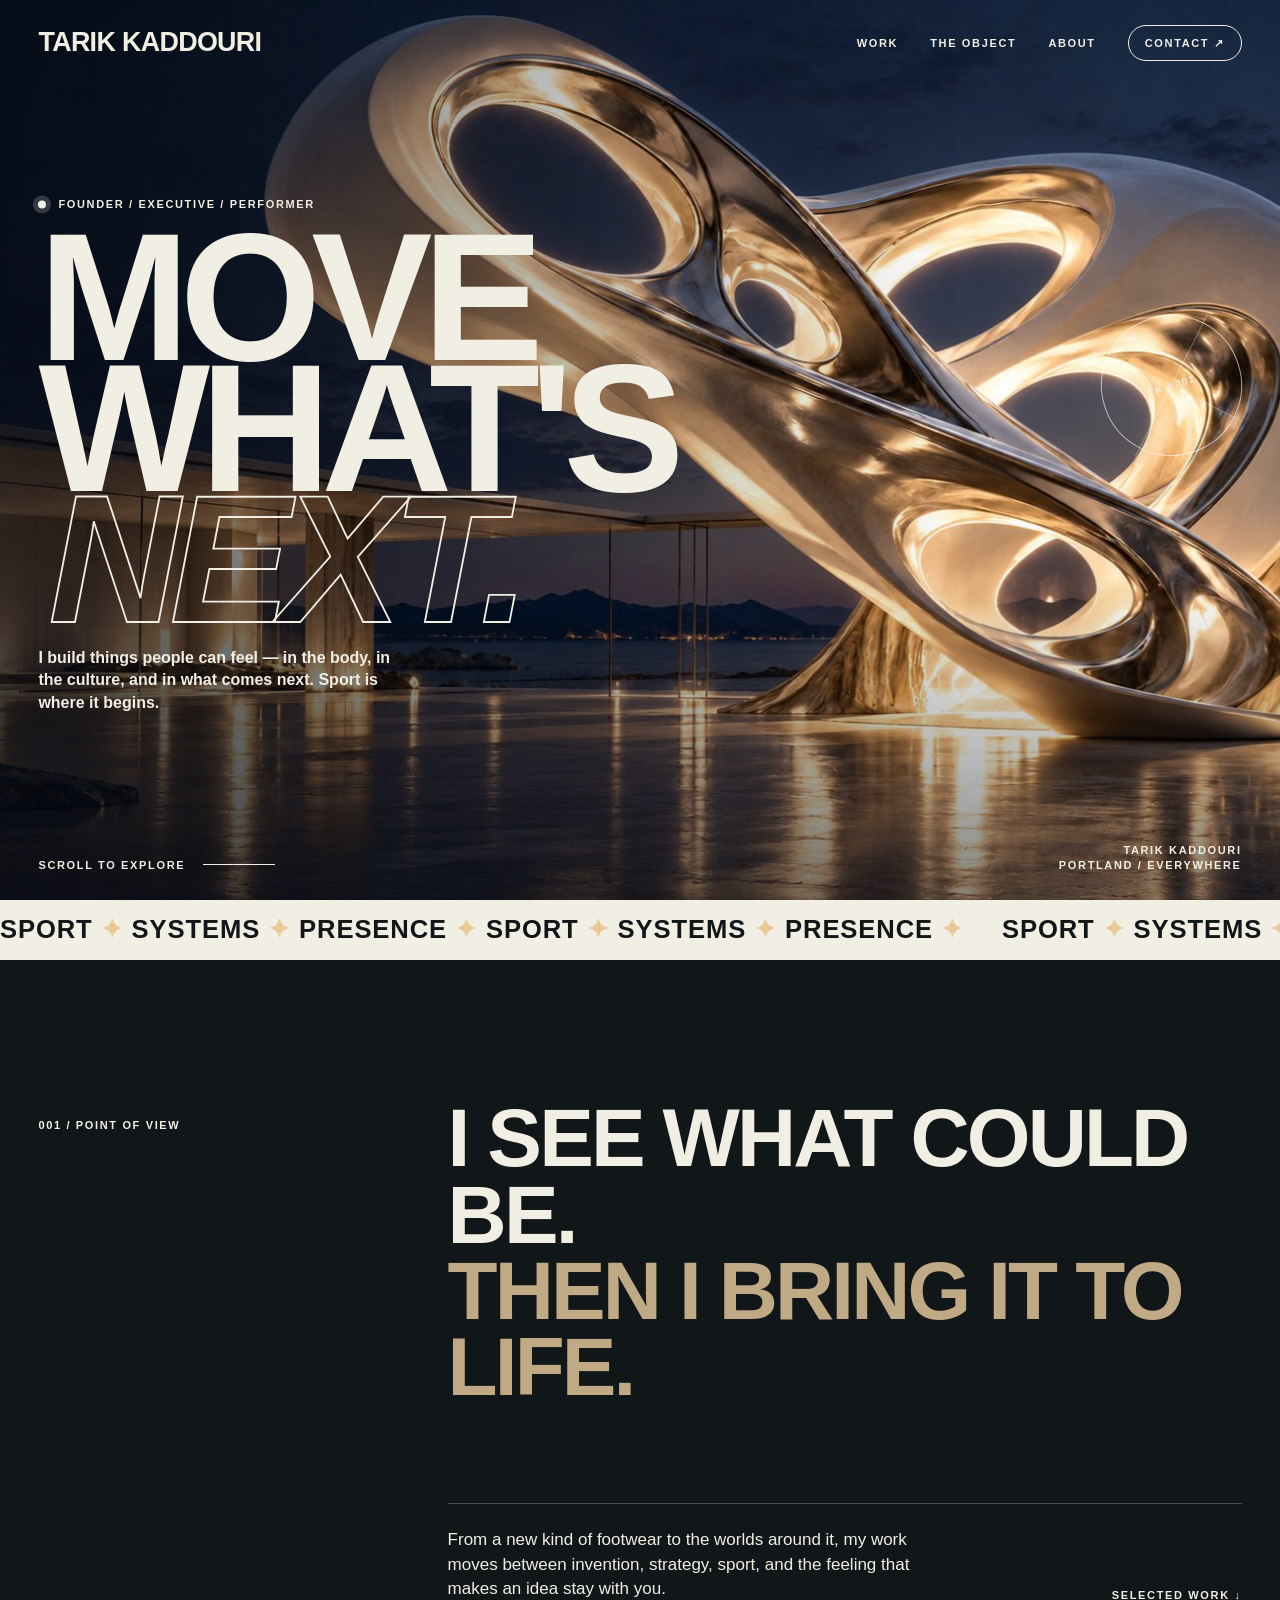
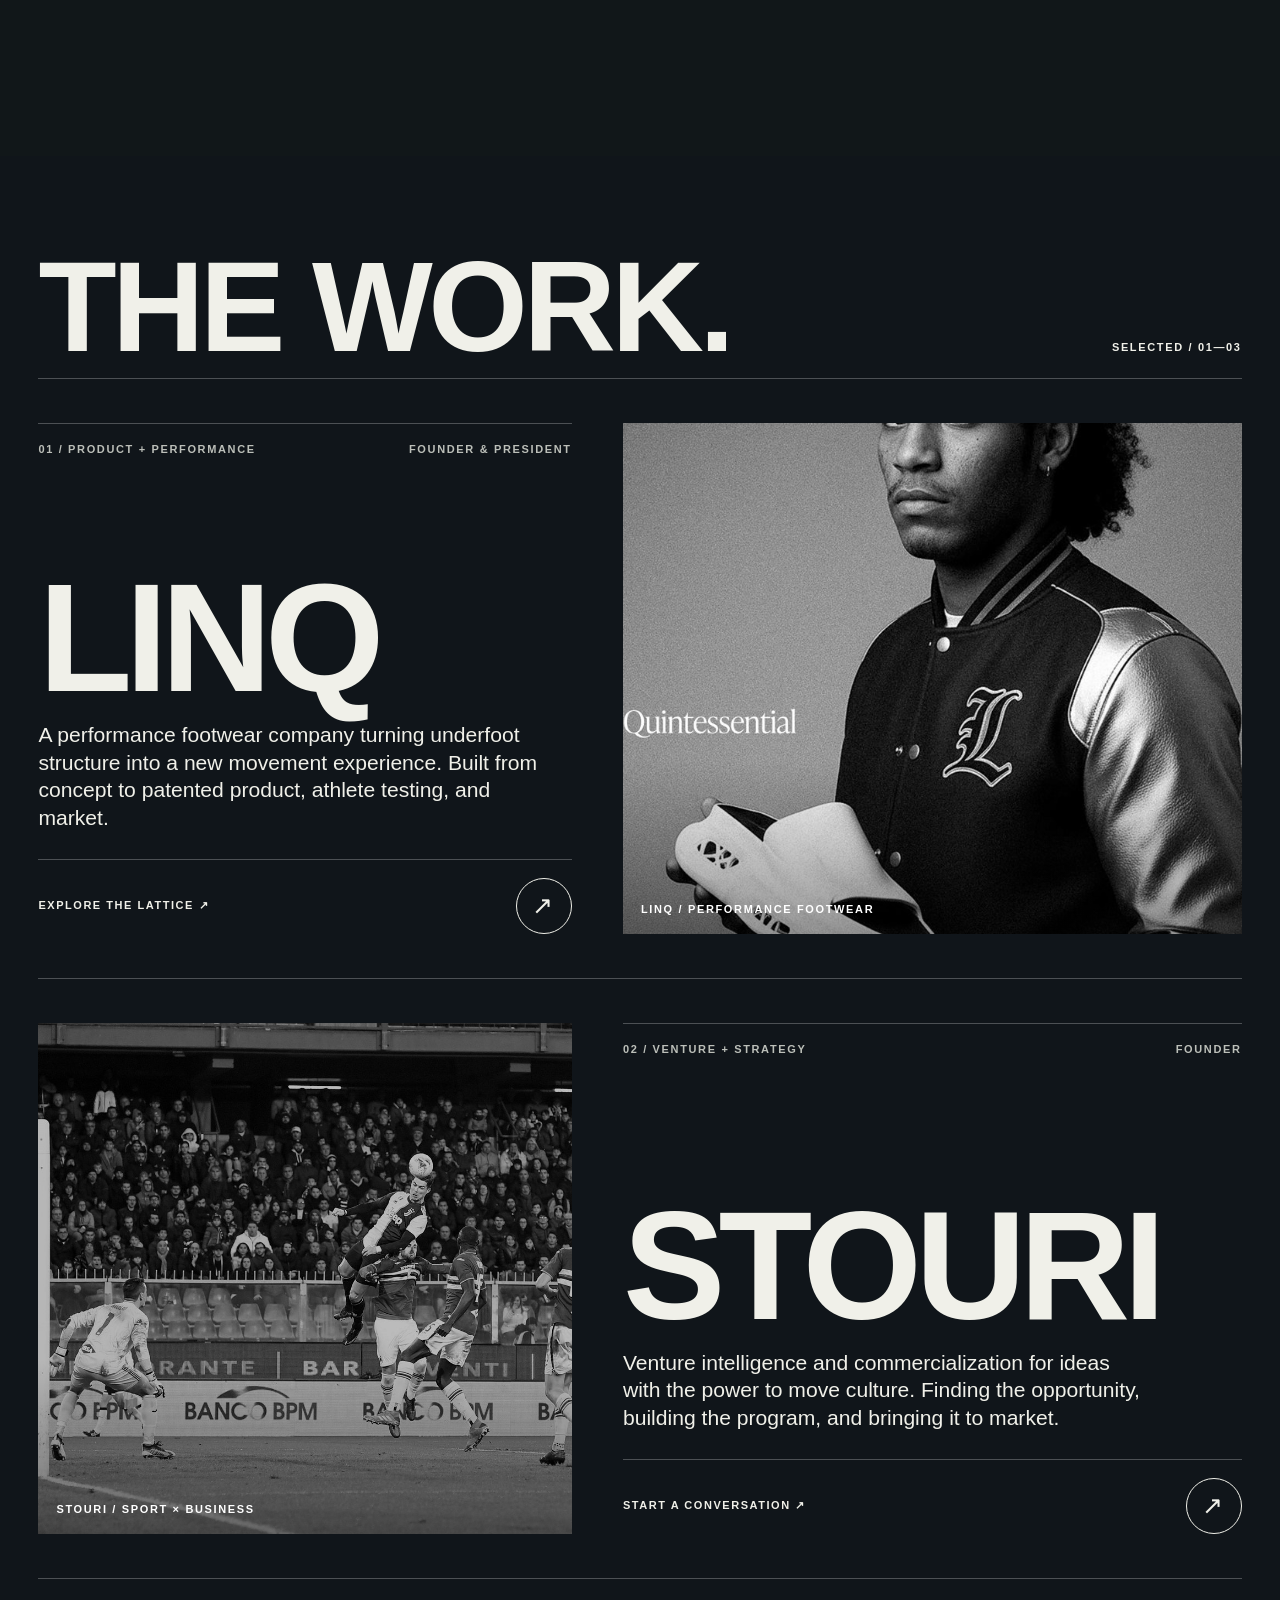
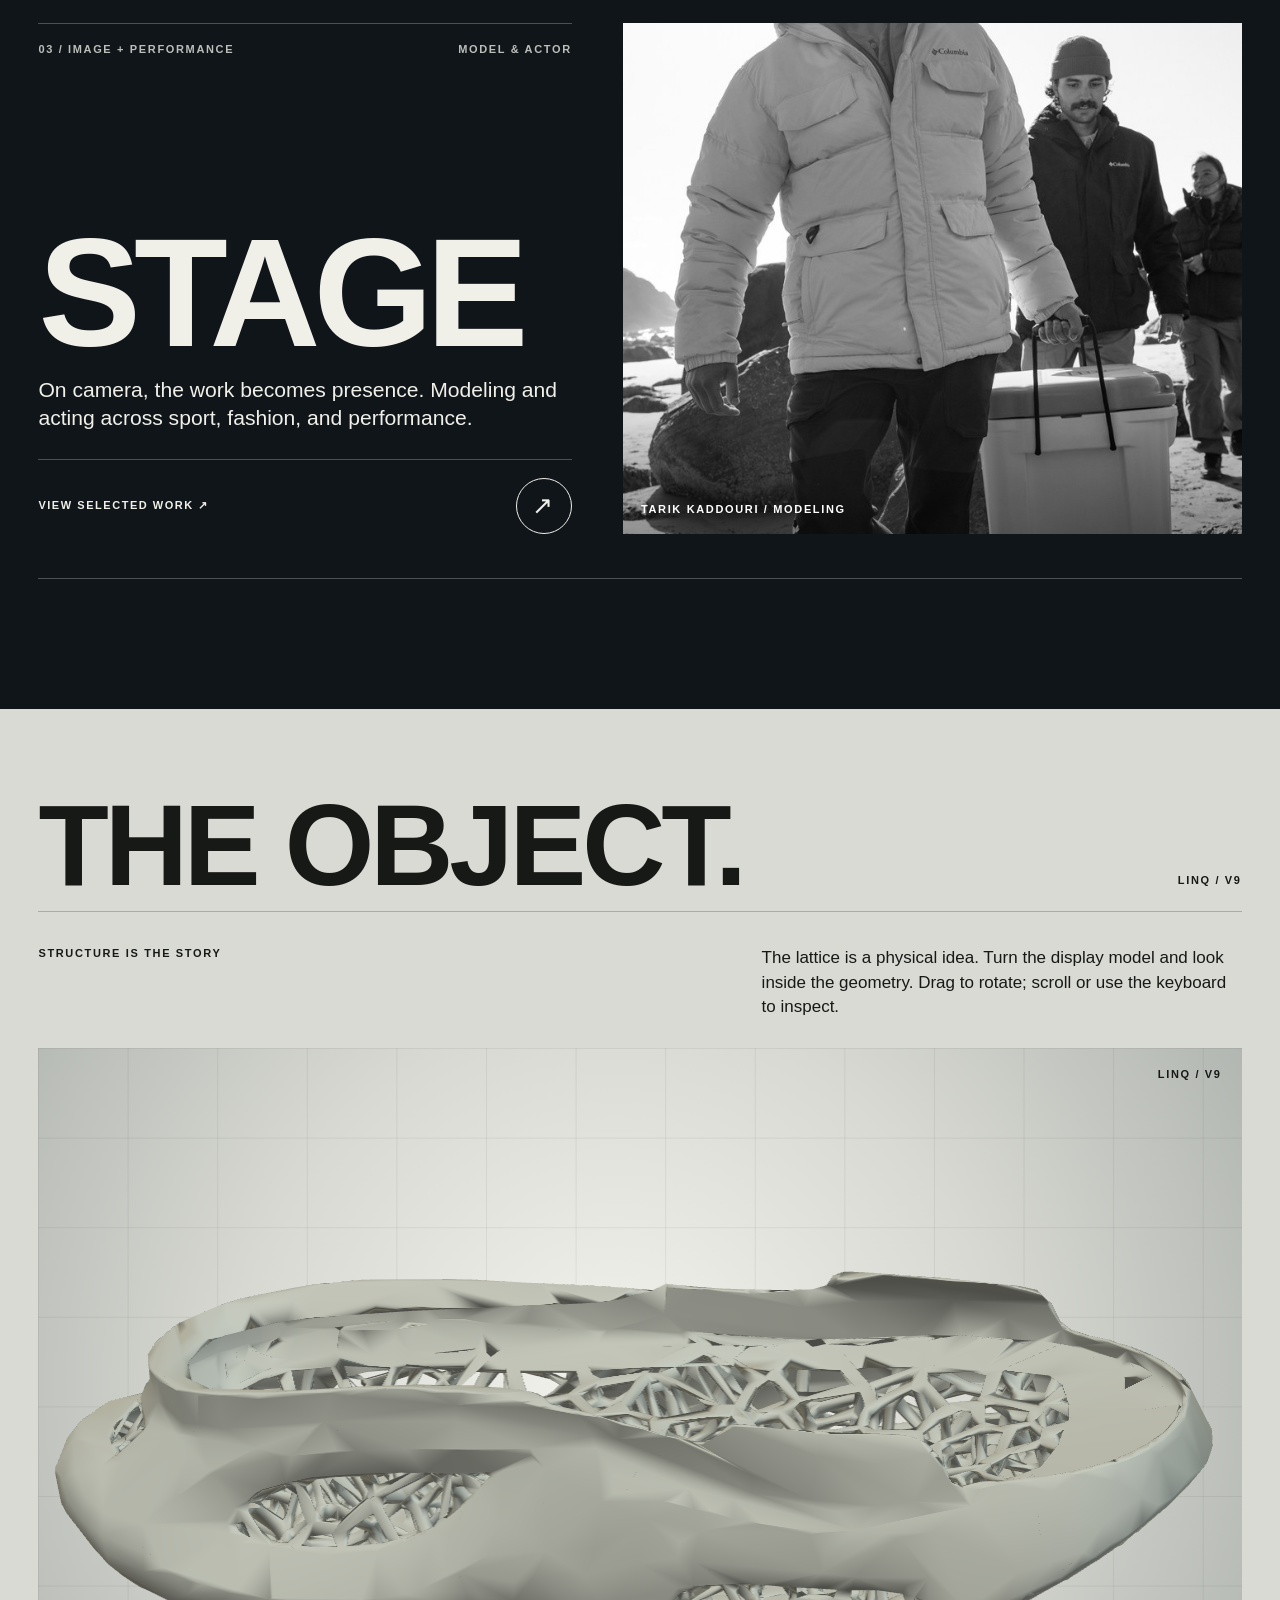
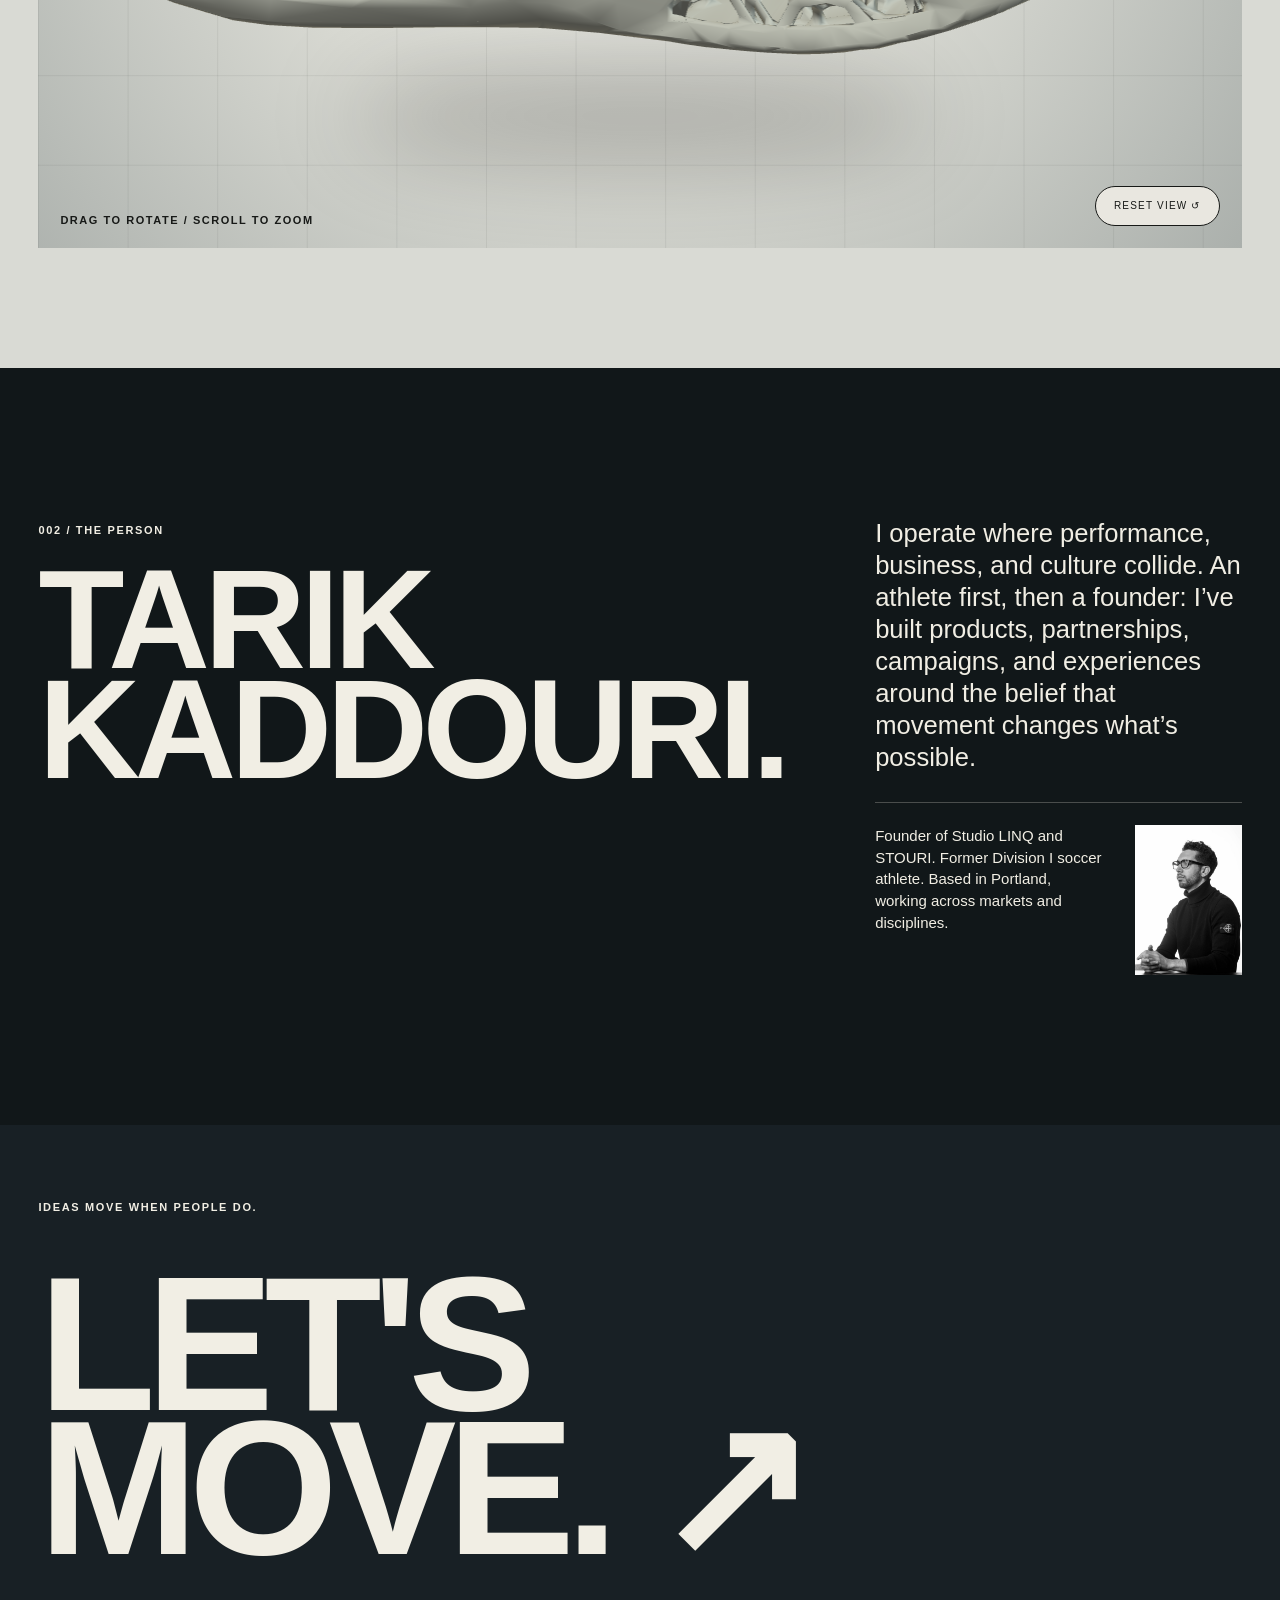
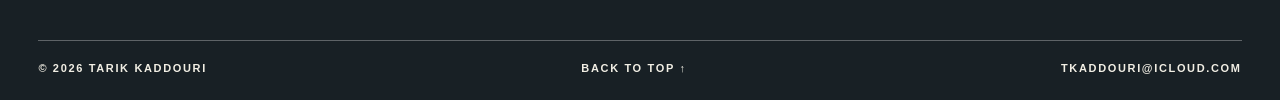
